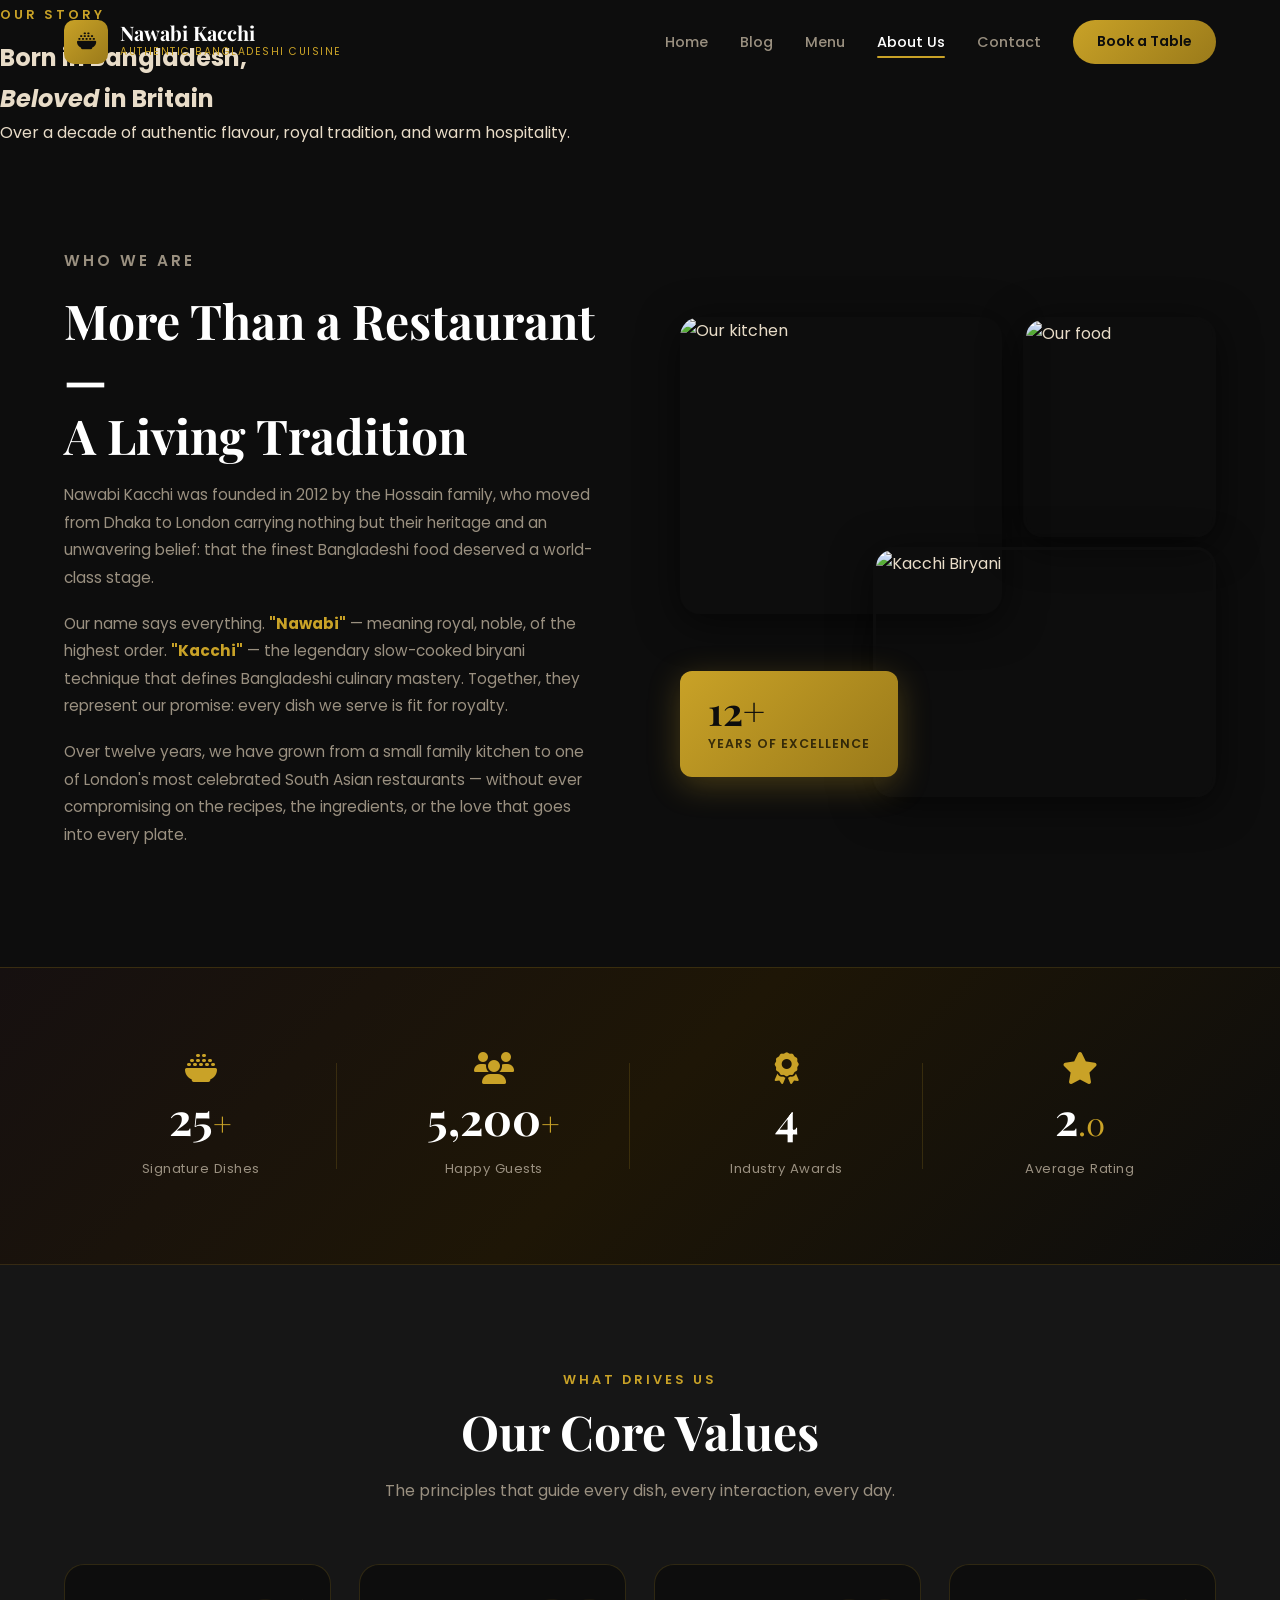
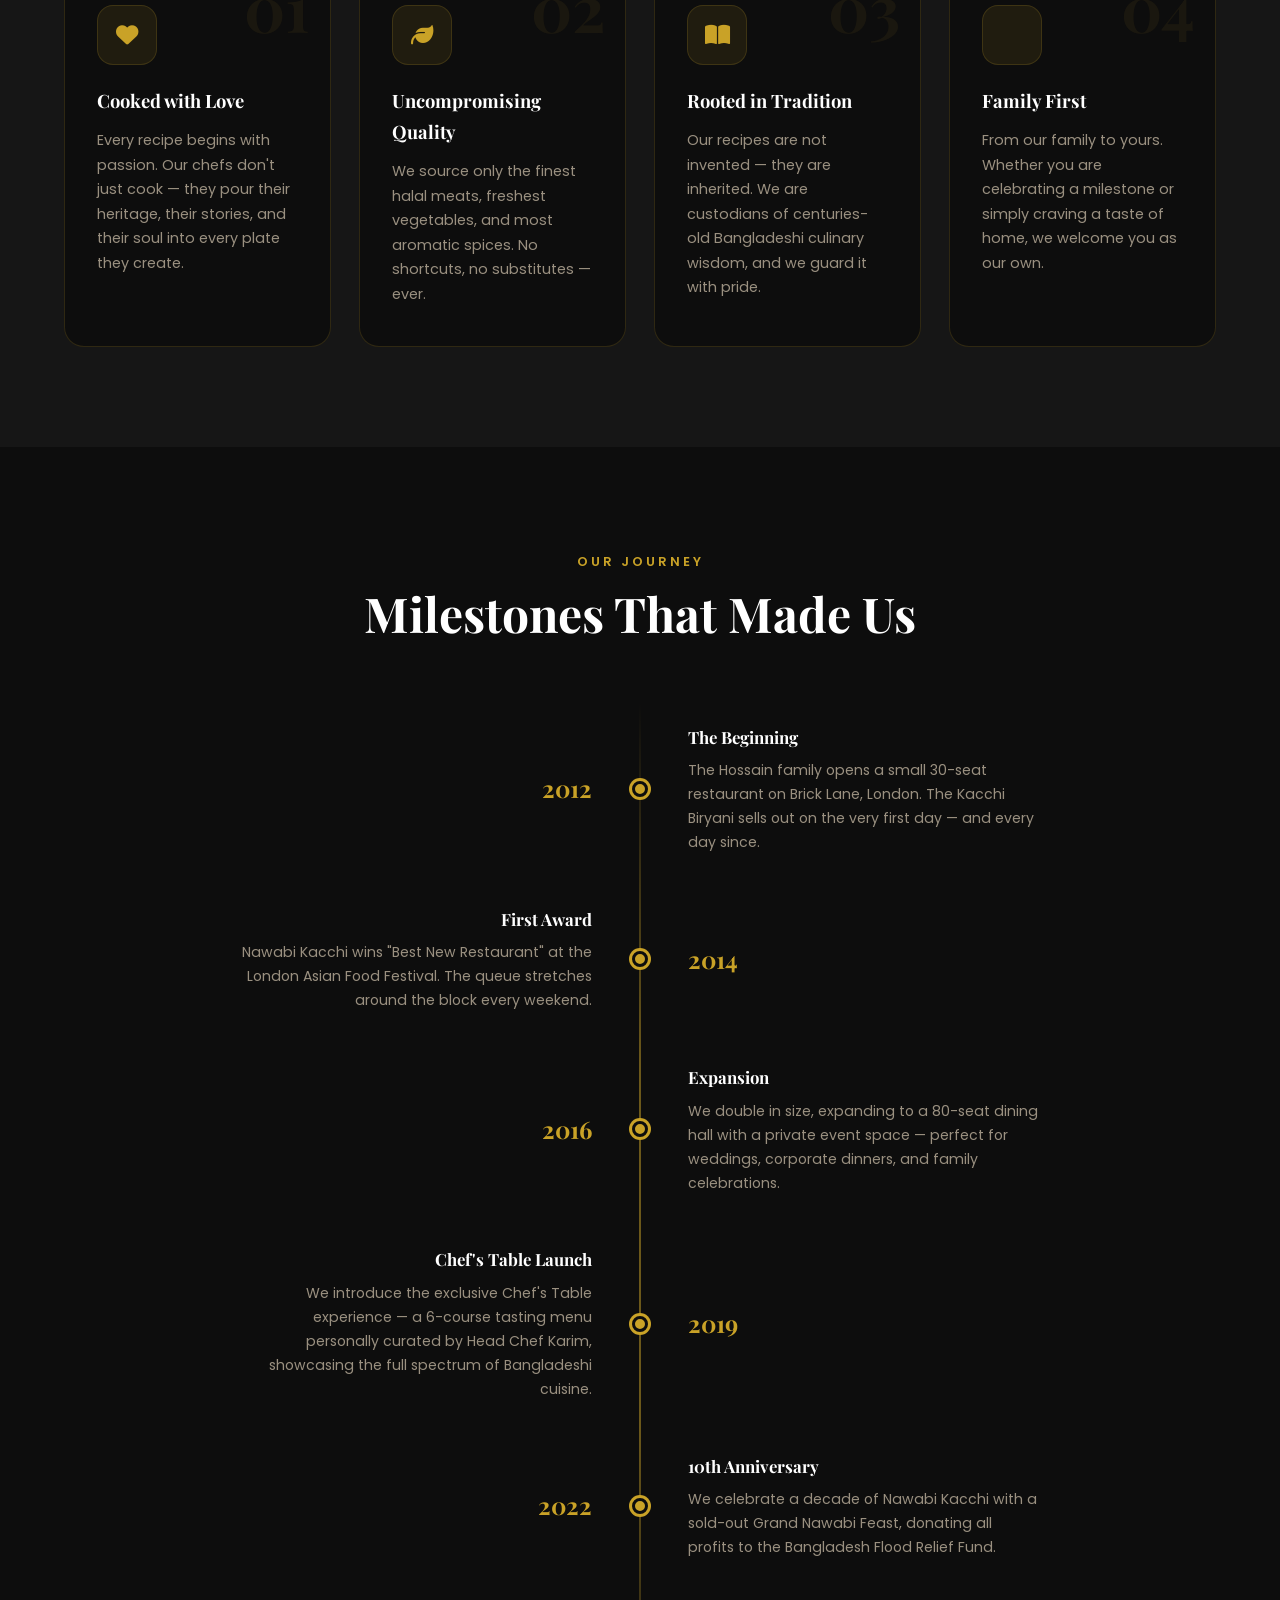
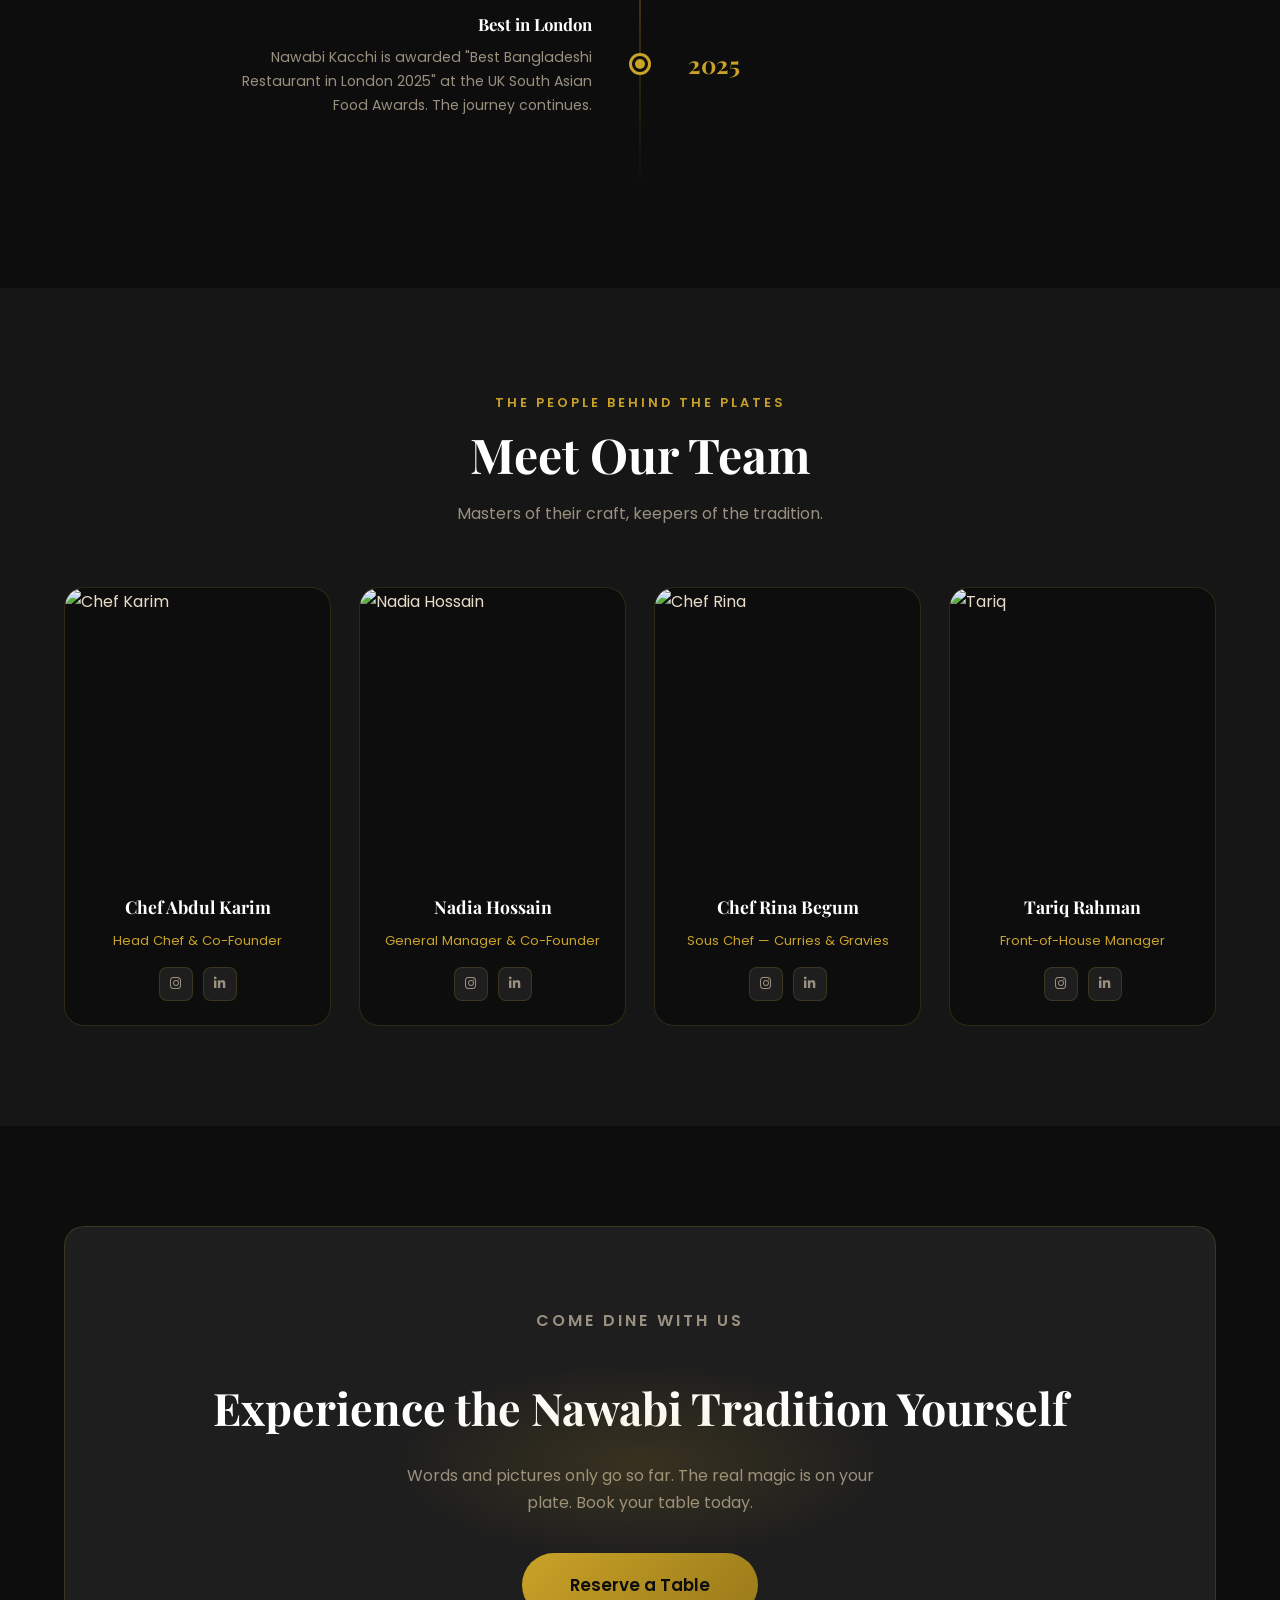
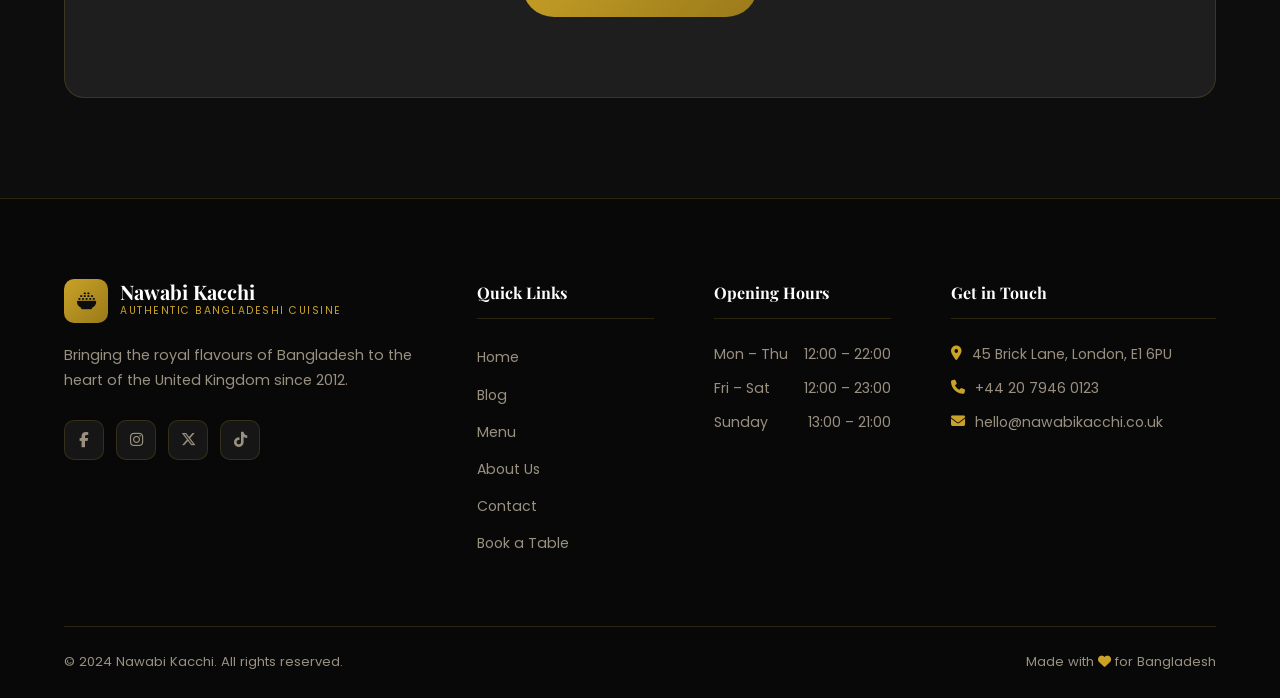
==== about.html @ 8d266602 "Add Blog, About Us, and Contact pages - blog.html: 6 marketing-style dummy posts with category filte" ====
<!DOCTYPE html>
<html lang="en">
<head>
  <meta charset="UTF-8" />
  <meta name="viewport" content="width=device-width, initial-scale=1.0" />
  <title>About Us | Nawabi Kacchi</title>
  <link rel="stylesheet" href="css/style.css" />
  <link rel="stylesheet" href="css/about.css" />
  <link rel="preconnect" href="https://fonts.googleapis.com" />
  <link rel="preconnect" href="https://fonts.gstatic.com" crossorigin />
  <link href="https://fonts.googleapis.com/css2?family=Playfair+Display:ital,wght@0,400;0,600;0,700;1,400&family=Poppins:wght@300;400;500;600&display=swap" rel="stylesheet" />
  <link rel="stylesheet" href="https://cdnjs.cloudflare.com/ajax/libs/font-awesome/6.5.0/css/all.min.css" />
</head>
<body>

  <!-- NAVBAR -->
  <header class="navbar" id="navbar">
    <div class="nav-container">
      <a href="index.html" class="logo">
        <span class="logo-icon"><i class="fa-solid fa-bowl-rice"></i></span>
        <div class="logo-text">
          <span class="logo-main">Nawabi Kacchi</span>
          <span class="logo-sub">Authentic Bangladeshi Cuisine</span>
        </div>
      </a>
      <nav class="nav-links" id="navLinks">
        <a href="index.html" class="nav-link">Home</a>
        <a href="blog.html" class="nav-link">Blog</a>
        <a href="menu.html" class="nav-link">Menu</a>
        <a href="about.html" class="nav-link active">About Us</a>
        <a href="contact.html" class="nav-link">Contact</a>
        <a href="book-a-table.html" class="btn-book">Book a Table</a>
      </nav>
      <button class="hamburger" id="hamburger" aria-label="Toggle menu">
        <span></span><span></span><span></span>
      </button>
    </div>
  </header>

  <!-- PAGE HERO -->
  <section class="page-hero">
    <div class="page-hero-overlay"></div>
    <div class="page-hero-bg" style="background-image: url('https://images.unsplash.com/photo-1414235077428-338989a2e8c0?w=1800&q=80');"></div>
    <div class="page-hero-content">
      <p class="section-tag">Our Story</p>
      <h1>Born in Bangladesh,<br /><em>Beloved</em> in Britain</h1>
      <p>Over a decade of authentic flavour, royal tradition, and warm hospitality.</p>
    </div>
  </section>

  <!-- INTRO SECTION -->
  <section class="about-intro section-padding">
    <div class="container about-intro-grid">
      <div class="about-intro-text reveal">
        <p class="section-tag">Who We Are</p>
        <h2 class="section-title">More Than a Restaurant —<br />A Living Tradition</h2>
        <p>Nawabi Kacchi was founded in 2012 by the Hossain family, who moved from Dhaka to London carrying nothing but their heritage and an unwavering belief: that the finest Bangladeshi food deserved a world-class stage.</p>
        <p>Our name says everything. <strong>"Nawabi"</strong> — meaning royal, noble, of the highest order. <strong>"Kacchi"</strong> — the legendary slow-cooked biryani technique that defines Bangladeshi culinary mastery. Together, they represent our promise: every dish we serve is fit for royalty.</p>
        <p>Over twelve years, we have grown from a small family kitchen to one of London's most celebrated South Asian restaurants — without ever compromising on the recipes, the ingredients, or the love that goes into every plate.</p>
      </div>
      <div class="about-intro-visual reveal">
        <div class="about-mosaic">
          <div class="mosaic-img mosaic-img--1">
            <img src="https://images.unsplash.com/photo-1633945274405-b6c8069047b0?w=500&q=80" alt="Our kitchen" loading="lazy" />
          </div>
          <div class="mosaic-img mosaic-img--2">
            <img src="https://images.unsplash.com/photo-1547592180-85f173990554?w=500&q=80" alt="Our food" loading="lazy" />
          </div>
          <div class="mosaic-img mosaic-img--3">
            <img src="https://images.unsplash.com/photo-1589302168068-964664d93dc0?w=500&q=80" alt="Kacchi Biryani" loading="lazy" />
          </div>
          <div class="mosaic-stat">
            <span class="mosaic-num">12+</span>
            <span class="mosaic-label">Years of Excellence</span>
          </div>
        </div>
      </div>
    </div>
  </section>

  <!-- STATS BANNER -->
  <div class="stats-banner">
    <div class="container stats-banner-grid">
      <div class="stats-item reveal">
        <i class="fa-solid fa-bowl-rice"></i>
        <span class="stats-num" data-target="50">0</span><span>+</span>
        <p>Signature Dishes</p>
      </div>
      <div class="stats-item reveal">
        <i class="fa-solid fa-users"></i>
        <span class="stats-num" data-target="10000">0</span><span>+</span>
        <p>Happy Guests</p>
      </div>
      <div class="stats-item reveal">
        <i class="fa-solid fa-award"></i>
        <span class="stats-num" data-target="8">0</span><span></span>
        <p>Industry Awards</p>
      </div>
      <div class="stats-item reveal">
        <i class="fa-solid fa-star"></i>
        <span class="stats-num" data-target="5">0</span><span>.0</span>
        <p>Average Rating</p>
      </div>
    </div>
  </div>

  <!-- OUR VALUES -->
  <section class="values section-padding">
    <div class="container">
      <div class="section-header reveal" style="text-align:center;">
        <p class="section-tag">What Drives Us</p>
        <h2 class="section-title">Our Core Values</h2>
        <p class="section-sub" style="margin:0 auto;">The principles that guide every dish, every interaction, every day.</p>
      </div>
      <div class="values-grid">
        <div class="value-card reveal">
          <div class="value-num">01</div>
          <div class="value-icon"><i class="fa-solid fa-heart"></i></div>
          <h3>Cooked with Love</h3>
          <p>Every recipe begins with passion. Our chefs don't just cook — they pour their heritage, their stories, and their soul into every plate they create.</p>
        </div>
        <div class="value-card reveal">
          <div class="value-num">02</div>
          <div class="value-icon"><i class="fa-solid fa-leaf"></i></div>
          <h3>Uncompromising Quality</h3>
          <p>We source only the finest halal meats, freshest vegetables, and most aromatic spices. No shortcuts, no substitutes — ever.</p>
        </div>
        <div class="value-card reveal">
          <div class="value-num">03</div>
          <div class="value-icon"><i class="fa-solid fa-book-open"></i></div>
          <h3>Rooted in Tradition</h3>
          <p>Our recipes are not invented — they are inherited. We are custodians of centuries-old Bangladeshi culinary wisdom, and we guard it with pride.</p>
        </div>
        <div class="value-card reveal">
          <div class="value-num">04</div>
          <div class="value-icon"><i class="fa-solid fa-hands-holding-heart"></i></div>
          <h3>Family First</h3>
          <p>From our family to yours. Whether you are celebrating a milestone or simply craving a taste of home, we welcome you as our own.</p>
        </div>
      </div>
    </div>
  </section>

  <!-- TIMELINE / JOURNEY -->
  <section class="journey section-padding">
    <div class="container">
      <div class="section-header reveal" style="text-align:center;">
        <p class="section-tag">Our Journey</p>
        <h2 class="section-title">Milestones That Made Us</h2>
      </div>
      <div class="timeline">
        <div class="timeline-item reveal">
          <div class="timeline-year">2012</div>
          <div class="timeline-dot"></div>
          <div class="timeline-content">
            <h3>The Beginning</h3>
            <p>The Hossain family opens a small 30-seat restaurant on Brick Lane, London. The Kacchi Biryani sells out on the very first day — and every day since.</p>
          </div>
        </div>
        <div class="timeline-item reveal">
          <div class="timeline-year">2014</div>
          <div class="timeline-dot"></div>
          <div class="timeline-content">
            <h3>First Award</h3>
            <p>Nawabi Kacchi wins "Best New Restaurant" at the London Asian Food Festival. The queue stretches around the block every weekend.</p>
          </div>
        </div>
        <div class="timeline-item reveal">
          <div class="timeline-year">2016</div>
          <div class="timeline-dot"></div>
          <div class="timeline-content">
            <h3>Expansion</h3>
            <p>We double in size, expanding to a 80-seat dining hall with a private event space — perfect for weddings, corporate dinners, and family celebrations.</p>
          </div>
        </div>
        <div class="timeline-item reveal">
          <div class="timeline-year">2019</div>
          <div class="timeline-dot"></div>
          <div class="timeline-content">
            <h3>Chef's Table Launch</h3>
            <p>We introduce the exclusive Chef's Table experience — a 6-course tasting menu personally curated by Head Chef Karim, showcasing the full spectrum of Bangladeshi cuisine.</p>
          </div>
        </div>
        <div class="timeline-item reveal">
          <div class="timeline-year">2022</div>
          <div class="timeline-dot"></div>
          <div class="timeline-content">
            <h3>10th Anniversary</h3>
            <p>We celebrate a decade of Nawabi Kacchi with a sold-out Grand Nawabi Feast, donating all profits to the Bangladesh Flood Relief Fund.</p>
          </div>
        </div>
        <div class="timeline-item reveal">
          <div class="timeline-year">2025</div>
          <div class="timeline-dot"></div>
          <div class="timeline-content">
            <h3>Best in London</h3>
            <p>Nawabi Kacchi is awarded "Best Bangladeshi Restaurant in London 2025" at the UK South Asian Food Awards. The journey continues.</p>
          </div>
        </div>
      </div>
    </div>
  </section>

  <!-- MEET THE TEAM -->
  <section class="team section-padding">
    <div class="container">
      <div class="section-header reveal" style="text-align:center;">
        <p class="section-tag">The People Behind the Plates</p>
        <h2 class="section-title">Meet Our Team</h2>
        <p class="section-sub" style="margin:0 auto;">Masters of their craft, keepers of the tradition.</p>
      </div>
      <div class="team-grid">

        <div class="team-card reveal">
          <div class="team-img">
            <img src="https://images.unsplash.com/photo-1595273670150-bd0c3c392e46?w=400&q=80" alt="Chef Karim" loading="lazy" />
            <div class="team-overlay">
              <p>"Every pot of Kacchi I seal is a prayer — a prayer that it tastes exactly as it did in my grandmother's kitchen in Dhaka."</p>
            </div>
          </div>
          <div class="team-info">
            <h3>Chef Abdul Karim</h3>
            <span>Head Chef &amp; Co-Founder</span>
            <div class="team-socials">
              <a href="#"><i class="fa-brands fa-instagram"></i></a>
              <a href="#"><i class="fa-brands fa-linkedin-in"></i></a>
            </div>
          </div>
        </div>

        <div class="team-card reveal">
          <div class="team-img">
            <img src="https://images.unsplash.com/photo-1607631568010-a87245c0daf8?w=400&q=80" alt="Nadia Hossain" loading="lazy" />
            <div class="team-overlay">
              <p>"Bangladesh has a food culture that deserves to be celebrated on the world stage. Nawabi Kacchi is our way of doing exactly that."</p>
            </div>
          </div>
          <div class="team-info">
            <h3>Nadia Hossain</h3>
            <span>General Manager &amp; Co-Founder</span>
            <div class="team-socials">
              <a href="#"><i class="fa-brands fa-instagram"></i></a>
              <a href="#"><i class="fa-brands fa-linkedin-in"></i></a>
            </div>
          </div>
        </div>

        <div class="team-card reveal">
          <div class="team-img">
            <img src="https://images.unsplash.com/photo-1581299894007-aaa50297cf16?w=400&q=80" alt="Chef Rina" loading="lazy" />
            <div class="team-overlay">
              <p>"Mutton Rezala is my life's work. I have been perfecting it for twenty years, and I am still learning from it every single day."</p>
            </div>
          </div>
          <div class="team-info">
            <h3>Chef Rina Begum</h3>
            <span>Sous Chef — Curries &amp; Gravies</span>
            <div class="team-socials">
              <a href="#"><i class="fa-brands fa-instagram"></i></a>
              <a href="#"><i class="fa-brands fa-linkedin-in"></i></a>
            </div>
          </div>
        </div>

        <div class="team-card reveal">
          <div class="team-img">
            <img src="https://images.unsplash.com/photo-1542314831-068cd1dbfeeb?w=400&q=80" alt="Tariq" loading="lazy" />
            <div class="team-overlay">
              <p>"I believe every guest who walks in should leave not just full, but genuinely happy. That is the Nawabi promise."</p>
            </div>
          </div>
          <div class="team-info">
            <h3>Tariq Rahman</h3>
            <span>Front-of-House Manager</span>
            <div class="team-socials">
              <a href="#"><i class="fa-brands fa-instagram"></i></a>
              <a href="#"><i class="fa-brands fa-linkedin-in"></i></a>
            </div>
          </div>
        </div>

      </div>
    </div>
  </section>

  <!-- CTA -->
  <section class="book-cta section-padding reveal">
    <div class="container">
      <div class="cta-box">
        <div class="cta-glow"></div>
        <p class="section-tag">Come Dine With Us</p>
        <h2>Experience the Nawabi Tradition Yourself</h2>
        <p>Words and pictures only go so far. The real magic is on your plate. Book your table today.</p>
        <a href="book-a-table.html" class="btn-primary btn-lg">Reserve a Table</a>
      </div>
    </div>
  </section>

  <!-- FOOTER -->
  <footer class="footer">
    <div class="container">
      <div class="footer-grid">
        <div class="footer-brand">
          <a href="index.html" class="logo">
            <span class="logo-icon"><i class="fa-solid fa-bowl-rice"></i></span>
            <div class="logo-text">
              <span class="logo-main">Nawabi Kacchi</span>
              <span class="logo-sub">Authentic Bangladeshi Cuisine</span>
            </div>
          </a>
          <p>Bringing the royal flavours of Bangladesh to the heart of the United Kingdom since 2012.</p>
          <div class="social-links">
            <a href="#" aria-label="Facebook"><i class="fa-brands fa-facebook-f"></i></a>
            <a href="#" aria-label="Instagram"><i class="fa-brands fa-instagram"></i></a>
            <a href="#" aria-label="X"><i class="fa-brands fa-x-twitter"></i></a>
            <a href="#" aria-label="TikTok"><i class="fa-brands fa-tiktok"></i></a>
          </div>
        </div>
        <div class="footer-col">
          <h4>Quick Links</h4>
          <ul>
            <li><a href="index.html">Home</a></li>
            <li><a href="blog.html">Blog</a></li>
            <li><a href="menu.html">Menu</a></li>
            <li><a href="about.html">About Us</a></li>
            <li><a href="contact.html">Contact</a></li>
            <li><a href="book-a-table.html">Book a Table</a></li>
          </ul>
        </div>
        <div class="footer-col">
          <h4>Opening Hours</h4>
          <ul class="hours-list">
            <li><span>Mon – Thu</span><span>12:00 – 22:00</span></li>
            <li><span>Fri – Sat</span><span>12:00 – 23:00</span></li>
            <li><span>Sunday</span><span>13:00 – 21:00</span></li>
          </ul>
        </div>
        <div class="footer-col">
          <h4>Get in Touch</h4>
          <ul class="contact-list">
            <li><i class="fa-solid fa-location-dot"></i> 45 Brick Lane, London, E1 6PU</li>
            <li><i class="fa-solid fa-phone"></i> +44 20 7946 0123</li>
            <li><i class="fa-solid fa-envelope"></i> hello@nawabikacchi.co.uk</li>
          </ul>
        </div>
      </div>
      <div class="footer-bottom">
        <p>&copy; 2024 Nawabi Kacchi. All rights reserved.</p>
        <p>Made with <i class="fa-solid fa-heart" style="color:#c9a227"></i> for Bangladesh</p>
      </div>
    </div>
  </footer>

  <script src="js/main.js"></script>
  <script src="js/about.js"></script>
</body>
</html>
---- css/style.css ----
/* ============================================================
   NAWABI KACCHI — Global Styles
   Dark Theme | Gold Accent | Royal Bangladeshi Cuisine
   ============================================================ */

/* ---------- CSS Variables ---------- */
:root {
  --gold:        #c9a227;
  --gold-light:  #e8c84a;
  --gold-dark:   #9a7a1a;
  --red:         #8b1a1a;
  --bg-dark:     #0d0d0d;
  --bg-card:     #161616;
  --bg-card2:    #1e1e1e;
  --border:      rgba(201,162,39,0.18);
  --text:        #e8dcc8;
  --text-muted:  #9a9080;
  --white:       #ffffff;

  --font-heading: 'Playfair Display', Georgia, serif;
  --font-body:    'Poppins', system-ui, sans-serif;

  --radius:   12px;
  --radius-lg: 20px;
  --trans:    0.35s ease;
  --shadow:   0 8px 40px rgba(0,0,0,0.6);
}

/* ---------- Reset & Base ---------- */
*, *::before, *::after { box-sizing: border-box; margin: 0; padding: 0; }

html { scroll-behavior: smooth; }

body {
  background: var(--bg-dark);
  color: var(--text);
  font-family: var(--font-body);
  font-size: 16px;
  line-height: 1.7;
  overflow-x: hidden;
}

a { text-decoration: none; color: inherit; }
ul { list-style: none; }
img { display: block; max-width: 100%; }

.container {
  max-width: 1200px;
  margin: 0 auto;
  padding: 0 24px;
}

.section-padding { padding: 100px 0; }

/* ---------- Scroll reveal ---------- */
.reveal {
  opacity: 0;
  transform: translateY(40px);
  transition: opacity 0.7s ease, transform 0.7s ease;
}
.reveal.visible {
  opacity: 1;
  transform: translateY(0);
}

/* ============================================================
   TYPOGRAPHY / SECTION HEADERS
   ============================================================ */
.section-tag {
  display: inline-block;
  font-size: 0.8rem;
  font-weight: 600;
  letter-spacing: 3px;
  text-transform: uppercase;
  color: var(--gold);
  margin-bottom: 12px;
}

.section-title {
  font-family: var(--font-heading);
  font-size: clamp(2rem, 4vw, 3rem);
  font-weight: 700;
  line-height: 1.2;
  color: var(--white);
  margin-bottom: 16px;
}

.section-sub {
  color: var(--text-muted);
  max-width: 520px;
}

.section-header { margin-bottom: 60px; }
.section-header.center { text-align: center; }
.section-header.center .section-sub { margin: 0 auto; }

/* ============================================================
   BUTTONS
   ============================================================ */
.btn-primary,
.btn-outline {
  display: inline-flex;
  align-items: center;
  gap: 8px;
  padding: 14px 32px;
  border-radius: 50px;
  font-family: var(--font-body);
  font-size: 0.95rem;
  font-weight: 600;
  cursor: pointer;
  transition: var(--trans);
  position: relative;
  overflow: hidden;
}

.btn-primary {
  background: linear-gradient(135deg, var(--gold), var(--gold-dark));
  color: #0d0d0d;
  border: none;
}
.btn-primary::after {
  content: '';
  position: absolute;
  inset: 0;
  background: rgba(255,255,255,0.15);
  opacity: 0;
  transition: var(--trans);
}
.btn-primary:hover::after { opacity: 1; }
.btn-primary:hover { transform: translateY(-2px); box-shadow: 0 8px 30px rgba(201,162,39,0.4); }

.btn-outline {
  background: transparent;
  color: var(--gold);
  border: 2px solid var(--gold);
}
.btn-outline:hover {
  background: var(--gold);
  color: #0d0d0d;
  transform: translateY(-2px);
}

.btn-lg { padding: 18px 48px; font-size: 1.05rem; }

/* ============================================================
   NAVBAR
   ============================================================ */
.navbar {
  position: fixed;
  top: 0; left: 0; right: 0;
  z-index: 1000;
  padding: 20px 0;
  transition: background 0.4s ease, padding 0.4s ease, box-shadow 0.4s ease;
}

.navbar.scrolled {
  background: rgba(13,13,13,0.97);
  backdrop-filter: blur(12px);
  padding: 12px 0;
  box-shadow: 0 2px 30px rgba(0,0,0,0.6);
  border-bottom: 1px solid var(--border);
}

.nav-container {
  max-width: 1200px;
  margin: 0 auto;
  padding: 0 24px;
  display: flex;
  align-items: center;
  justify-content: space-between;
}

/* Logo */
.logo {
  display: flex;
  align-items: center;
  gap: 12px;
}
.logo-icon {
  width: 44px; height: 44px;
  background: linear-gradient(135deg, var(--gold), var(--gold-dark));
  border-radius: 10px;
  display: flex;
  align-items: center;
  justify-content: center;
  font-size: 1.2rem;
  color: #0d0d0d;
  flex-shrink: 0;
}
.logo-text { display: flex; flex-direction: column; }
.logo-main {
  font-family: var(--font-heading);
  font-size: 1.25rem;
  font-weight: 700;
  color: var(--white);
  line-height: 1;
}
.logo-sub {
  font-size: 0.65rem;
  color: var(--gold);
  letter-spacing: 1.5px;
  text-transform: uppercase;
}

/* Nav Links */
.nav-links {
  display: flex;
  align-items: center;
  gap: 32px;
}

.nav-link {
  font-size: 0.9rem;
  font-weight: 500;
  color: var(--text-muted);
  position: relative;
  transition: color var(--trans);
}
.nav-link::after {
  content: '';
  position: absolute;
  bottom: -4px; left: 0;
  width: 0; height: 2px;
  background: var(--gold);
  border-radius: 2px;
  transition: width var(--trans);
}
.nav-link:hover,
.nav-link.active { color: var(--white); }
.nav-link:hover::after,
.nav-link.active::after { width: 100%; }

.btn-book {
  display: inline-flex;
  align-items: center;
  padding: 10px 24px;
  background: linear-gradient(135deg, var(--gold), var(--gold-dark));
  color: #0d0d0d;
  border-radius: 50px;
  font-size: 0.88rem;
  font-weight: 600;
  transition: var(--trans);
}
.btn-book:hover {
  transform: translateY(-2px);
  box-shadow: 0 6px 24px rgba(201,162,39,0.4);
}

/* Hamburger */
.hamburger {
  display: none;
  flex-direction: column;
  gap: 5px;
  background: none;
  border: none;
  cursor: pointer;
  padding: 4px;
}
.hamburger span {
  display: block;
  width: 26px; height: 2px;
  background: var(--gold);
  border-radius: 2px;
  transition: var(--trans);
}
.hamburger.open span:nth-child(1) { transform: translateY(7px) rotate(45deg); }
.hamburger.open span:nth-child(2) { opacity: 0; }
.hamburger.open span:nth-child(3) { transform: translateY(-7px) rotate(-45deg); }

/* ============================================================
   HERO
   ============================================================ */
.hero {
  position: relative;
  min-height: 100vh;
  display: flex;
  align-items: center;
  overflow: hidden;
}

.hero-bg {
  position: absolute;
  inset: 0;
  background:
    radial-gradient(ellipse at 60% 40%, rgba(139,26,26,0.25) 0%, transparent 60%),
    radial-gradient(ellipse at 20% 80%, rgba(201,162,39,0.12) 0%, transparent 50%),
    url('https://images.unsplash.com/photo-1563379926898-05f4575a45d8?w=1800&q=80') center/cover no-repeat;
  transform: scale(1.05);
  animation: heroZoom 20s ease-in-out infinite alternate;
}

@keyframes heroZoom {
  from { transform: scale(1.05); }
  to   { transform: scale(1.12); }
}

.hero-overlay {
  position: absolute;
  inset: 0;
  background: linear-gradient(
    135deg,
    rgba(13,13,13,0.92) 0%,
    rgba(13,13,13,0.78) 50%,
    rgba(13,13,13,0.65) 100%
  );
}

/* Particles */
.particles {
  position: absolute;
  inset: 0;
  pointer-events: none;
  overflow: hidden;
}
.particle {
  position: absolute;
  width: 4px; height: 4px;
  background: var(--gold);
  border-radius: 50%;
  opacity: 0;
  animation: floatParticle linear infinite;
}
@keyframes floatParticle {
  0%   { transform: translateY(100vh) rotate(0deg); opacity: 0; }
  10%  { opacity: 0.6; }
  90%  { opacity: 0.3; }
  100% { transform: translateY(-10vh) rotate(720deg); opacity: 0; }
}

/* Hero Content */
.hero-content {
  position: relative;
  z-index: 2;
  max-width: 1200px;
  margin: 0 auto;
  padding: 120px 24px 100px;
  max-width: 700px;
  margin-left: max(calc(50vw - 600px), 24px);
}

.hero-eyebrow {
  display: flex;
  align-items: center;
  gap: 12px;
  font-size: 0.78rem;
  font-weight: 600;
  letter-spacing: 2px;
  text-transform: uppercase;
  color: var(--gold);
  margin-bottom: 24px;
  animation: fadeUp 0.8s ease 0.2s both;
}
.eyebrow-line {
  display: block;
  width: 40px; height: 1px;
  background: var(--gold);
  flex-shrink: 0;
}

.hero-title {
  font-family: var(--font-heading);
  font-size: clamp(3rem, 7vw, 5.5rem);
  font-weight: 700;
  line-height: 1.1;
  color: var(--white);
  margin-bottom: 24px;
  animation: fadeUp 0.8s ease 0.4s both;
}
.hero-title em {
  font-style: italic;
  color: var(--gold);
}

.hero-desc {
  font-size: 1.05rem;
  color: var(--text-muted);
  max-width: 500px;
  margin-bottom: 40px;
  animation: fadeUp 0.8s ease 0.6s both;
}

.hero-btns {
  display: flex;
  gap: 16px;
  flex-wrap: wrap;
  margin-bottom: 60px;
  animation: fadeUp 0.8s ease 0.8s both;
}

/* Hero Stats */
.hero-stats {
  display: flex;
  align-items: center;
  gap: 32px;
  animation: fadeUp 0.8s ease 1s both;
}
.stat { text-align: center; }
.stat-num {
  font-family: var(--font-heading);
  font-size: 2.2rem;
  font-weight: 700;
  color: var(--gold);
}
.stat span { font-size: 1.5rem; color: var(--gold); }
.stat p { font-size: 0.78rem; color: var(--text-muted); margin-top: 2px; }
.stat-divider {
  width: 1px;
  height: 50px;
  background: var(--border);
}

/* Scroll indicator */
.hero-scroll {
  position: absolute;
  bottom: 40px;
  right: 60px;
  display: flex;
  flex-direction: column;
  align-items: center;
  gap: 8px;
  color: var(--text-muted);
  font-size: 0.7rem;
  letter-spacing: 2px;
  text-transform: uppercase;
  z-index: 2;
  animation: fadeIn 1.5s ease 1.5s both;
}
.scroll-line {
  width: 1px;
  height: 50px;
  background: linear-gradient(to bottom, var(--gold), transparent);
  animation: scrollPulse 2s ease infinite;
}
@keyframes scrollPulse {
  0%, 100% { opacity: 1; transform: scaleY(1); transform-origin: top; }
  50%       { opacity: 0.4; transform: scaleY(0.6); }
}

@keyframes fadeUp {
  from { opacity: 0; transform: translateY(30px); }
  to   { opacity: 1; transform: translateY(0); }
}
@keyframes fadeIn {
  from { opacity: 0; }
  to   { opacity: 1; }
}

/* ============================================================
   MARQUEE STRIP
   ============================================================ */
.marquee-strip {
  background: linear-gradient(90deg, var(--gold-dark), var(--gold), var(--gold-dark));
  padding: 14px 0;
  overflow: hidden;
}
.marquee-track {
  display: flex;
  gap: 40px;
  white-space: nowrap;
  animation: marquee 30s linear infinite;
}
.marquee-track span {
  font-size: 0.82rem;
  font-weight: 600;
  letter-spacing: 1.5px;
  text-transform: uppercase;
  color: #0d0d0d;
  flex-shrink: 0;
}
.marquee-track span i { margin-right: 8px; }
@keyframes marquee {
  from { transform: translateX(0); }
  to   { transform: translateX(-50%); }
}

/* ============================================================
   FEATURES
   ============================================================ */
.features { background: var(--bg-dark); }

.features-grid {
  display: grid;
  grid-template-columns: repeat(auto-fit, minmax(240px, 1fr));
  gap: 28px;
}

.feature-card {
  background: var(--bg-card);
  border: 1px solid var(--border);
  border-radius: var(--radius-lg);
  padding: 40px 32px;
  text-align: center;
  transition: var(--trans);
  position: relative;
  overflow: hidden;
}
.feature-card::before {
  content: '';
  position: absolute;
  bottom: 0; left: 50%;
  transform: translateX(-50%);
  width: 60%; height: 2px;
  background: linear-gradient(90deg, transparent, var(--gold), transparent);
  opacity: 0;
  transition: var(--trans);
}
.feature-card:hover {
  transform: translateY(-8px);
  border-color: rgba(201,162,39,0.4);
  box-shadow: 0 16px 48px rgba(0,0,0,0.4);
}
.feature-card:hover::before { opacity: 1; }

.feature-icon {
  width: 70px; height: 70px;
  margin: 0 auto 24px;
  background: rgba(201,162,39,0.1);
  border: 1px solid var(--border);
  border-radius: 18px;
  display: flex;
  align-items: center;
  justify-content: center;
  font-size: 1.6rem;
  color: var(--gold);
  transition: var(--trans);
}
.feature-card:hover .feature-icon {
  background: var(--gold);
  color: #0d0d0d;
}

.feature-card h3 {
  font-family: var(--font-heading);
  font-size: 1.2rem;
  color: var(--white);
  margin-bottom: 12px;
}
.feature-card p {
  font-size: 0.9rem;
  color: var(--text-muted);
  line-height: 1.7;
}

/* ============================================================
   DISHES
   ============================================================ */
.dishes { background: var(--bg-card); }

.dishes-grid {
  display: grid;
  grid-template-columns: repeat(auto-fit, minmax(260px, 1fr));
  gap: 28px;
}

.dish-card {
  background: var(--bg-dark);
  border: 1px solid var(--border);
  border-radius: var(--radius-lg);
  overflow: hidden;
  transition: var(--trans);
}
.dish-card:hover {
  transform: translateY(-8px);
  border-color: rgba(201,162,39,0.4);
  box-shadow: var(--shadow);
}

.dish-img-wrap { position: relative; }

.dish-img {
  height: 220px;
  background-size: cover;
  background-position: center;
  transition: transform 0.6s ease;
  position: relative;
}
.dish-card:hover .dish-img { transform: scale(1.05); }

/* Dish background images using Unsplash */
.dish-img--kacchi {
  background-image:
    linear-gradient(to bottom, transparent 50%, rgba(13,13,13,0.8)),
    url('https://images.unsplash.com/photo-1589302168068-964664d93dc0?w=600&q=80');
}
.dish-img--tehari {
  background-image:
    linear-gradient(to bottom, transparent 50%, rgba(13,13,13,0.8)),
    url('https://images.unsplash.com/photo-1645177628172-a94c1f96e6db?w=600&q=80');
}
.dish-img--rezala {
  background-image:
    linear-gradient(to bottom, transparent 50%, rgba(13,13,13,0.8)),
    url('https://images.unsplash.com/photo-1574653853027-5382a3d23a15?w=600&q=80');
}
.dish-img--haleem {
  background-image:
    linear-gradient(to bottom, transparent 50%, rgba(13,13,13,0.8)),
    url('https://images.unsplash.com/photo-1606491956689-2ea866880c84?w=600&q=80');
}

.dish-badge {
  position: absolute;
  top: 16px; left: 16px;
  background: var(--gold);
  color: #0d0d0d;
  font-size: 0.7rem;
  font-weight: 700;
  letter-spacing: 1px;
  text-transform: uppercase;
  padding: 4px 12px;
  border-radius: 50px;
}

.dish-info { padding: 24px; }

.dish-top {
  display: flex;
  justify-content: space-between;
  align-items: flex-start;
  margin-bottom: 10px;
}
.dish-top h3 {
  font-family: var(--font-heading);
  font-size: 1.15rem;
  color: var(--white);
}
.dish-price {
  font-family: var(--font-heading);
  font-size: 1.1rem;
  color: var(--gold);
  font-weight: 700;
  white-space: nowrap;
}

.dish-info p {
  font-size: 0.88rem;
  color: var(--text-muted);
  margin-bottom: 20px;
  line-height: 1.6;
}

.dish-footer {
  display: flex;
  align-items: center;
  justify-content: space-between;
}
.dish-tag {
  font-size: 0.78rem;
  color: var(--text-muted);
  display: flex;
  align-items: center;
  gap: 6px;
}
.dish-tag i { color: var(--gold); }

.dish-order {
  font-size: 0.82rem;
  font-weight: 600;
  color: var(--gold);
  border: 1px solid var(--gold);
  padding: 6px 16px;
  border-radius: 50px;
  transition: var(--trans);
}
.dish-order:hover {
  background: var(--gold);
  color: #0d0d0d;
}

.dishes-cta { text-align: center; margin-top: 50px; }

/* ============================================================
   ABOUT SNIPPET
   ============================================================ */
.about-snippet { background: var(--bg-dark); }

.about-grid {
  display: grid;
  grid-template-columns: 1fr 1fr;
  gap: 80px;
  align-items: center;
}

.about-visual {
  position: relative;
  height: 500px;
}

.about-img-main {
  position: absolute;
  top: 0; left: 0;
  width: 75%; height: 85%;
  border-radius: var(--radius-lg);
  background:
    url('https://images.unsplash.com/photo-1633945274405-b6c8069047b0?w=700&q=80') center/cover;
  box-shadow: var(--shadow);
}
.about-img-accent {
  position: absolute;
  bottom: 0; right: 0;
  width: 55%; height: 55%;
  border-radius: var(--radius-lg);
  background:
    url('https://images.unsplash.com/photo-1547592180-85f173990554?w=500&q=80') center/cover;
  border: 4px solid var(--bg-dark);
  box-shadow: var(--shadow);
}

.about-badge-float {
  position: absolute;
  bottom: 30px; left: -20px;
  background: var(--bg-card2);
  border: 1px solid var(--border);
  border-radius: var(--radius);
  padding: 16px 20px;
  display: flex;
  align-items: center;
  gap: 12px;
  box-shadow: var(--shadow);
  z-index: 2;
}
.about-badge-float i {
  font-size: 1.8rem;
  color: var(--gold);
}
.about-badge-float span {
  font-size: 0.82rem;
  font-weight: 600;
  color: var(--white);
  line-height: 1.4;
}

.about-text p {
  color: var(--text-muted);
  margin-bottom: 16px;
  font-size: 0.95rem;
}

.about-highlights {
  display: grid;
  grid-template-columns: 1fr 1fr;
  gap: 12px;
  margin: 28px 0 36px;
}
.about-hi {
  display: flex;
  align-items: center;
  gap: 8px;
  font-size: 0.88rem;
  color: var(--text);
}
.about-hi i { color: var(--gold); font-size: 1rem; }

/* ============================================================
   TESTIMONIALS
   ============================================================ */
.testimonials { background: var(--bg-card); }
.testimonials .section-header { text-align: center; }
.testimonials .section-sub { margin: 0 auto; }

.testi-track {
  display: grid;
  grid-template-columns: repeat(auto-fit, minmax(260px, 1fr));
  gap: 28px;
}

.testi-card {
  background: var(--bg-dark);
  border: 1px solid var(--border);
  border-radius: var(--radius-lg);
  padding: 36px 28px;
  transition: var(--trans);
  position: relative;
}
.testi-card::before {
  content: '\201C';
  font-family: var(--font-heading);
  font-size: 5rem;
  color: rgba(201,162,39,0.12);
  position: absolute;
  top: 10px; left: 20px;
  line-height: 1;
}
.testi-card:hover {
  transform: translateY(-6px);
  border-color: rgba(201,162,39,0.4);
}

.testi-stars {
  display: flex;
  gap: 4px;
  color: var(--gold);
  font-size: 0.85rem;
  margin-bottom: 16px;
}

.testi-card p {
  font-size: 0.92rem;
  color: var(--text);
  line-height: 1.75;
  margin-bottom: 24px;
  font-style: italic;
}

.testi-author {
  display: flex;
  align-items: center;
  gap: 12px;
}
.testi-avatar {
  width: 44px; height: 44px;
  background: linear-gradient(135deg, var(--gold), var(--gold-dark));
  border-radius: 50%;
  display: flex;
  align-items: center;
  justify-content: center;
  font-family: var(--font-heading);
  font-size: 1.1rem;
  color: #0d0d0d;
  font-weight: 700;
  flex-shrink: 0;
}
.testi-author strong {
  display: block;
  font-size: 0.9rem;
  color: var(--white);
}
.testi-author span {
  font-size: 0.78rem;
  color: var(--text-muted);
}

.testi-dots {
  display: flex;
  justify-content: center;
  gap: 8px;
  margin-top: 40px;
}
.testi-dot {
  width: 8px; height: 8px;
  border-radius: 50%;
  background: var(--border);
  transition: var(--trans);
}
.testi-dot.active {
  background: var(--gold);
  width: 24px;
  border-radius: 4px;
}

/* ============================================================
   BOOK CTA
   ============================================================ */
.book-cta { background: var(--bg-dark); }

.cta-box {
  position: relative;
  background: var(--bg-card2);
  border: 1px solid var(--border);
  border-radius: var(--radius-lg);
  padding: 80px 40px;
  text-align: center;
  overflow: hidden;
}
.cta-glow {
  position: absolute;
  top: 50%; left: 50%;
  transform: translate(-50%, -50%);
  width: 500px; height: 200px;
  background: radial-gradient(ellipse, rgba(201,162,39,0.15), transparent 70%);
  pointer-events: none;
}

.cta-box h2 {
  font-family: var(--font-heading);
  font-size: clamp(1.8rem, 4vw, 2.8rem);
  color: var(--white);
  margin-bottom: 16px;
}
.cta-box p {
  color: var(--text-muted);
  max-width: 480px;
  margin: 0 auto 36px;
  font-size: 1rem;
}

/* ============================================================
   FOOTER
   ============================================================ */
.footer {
  background: #080808;
  border-top: 1px solid var(--border);
  padding: 80px 0 0;
}

.footer-grid {
  display: grid;
  grid-template-columns: 2fr 1fr 1fr 1.5fr;
  gap: 60px;
  margin-bottom: 60px;
}

.footer-brand p {
  font-size: 0.9rem;
  color: var(--text-muted);
  margin: 20px 0 28px;
  line-height: 1.7;
}

.social-links {
  display: flex;
  gap: 12px;
}
.social-links a {
  width: 40px; height: 40px;
  background: var(--bg-card);
  border: 1px solid var(--border);
  border-radius: 10px;
  display: flex;
  align-items: center;
  justify-content: center;
  color: var(--text-muted);
  font-size: 0.95rem;
  transition: var(--trans);
}
.social-links a:hover {
  background: var(--gold);
  color: #0d0d0d;
  border-color: var(--gold);
  transform: translateY(-3px);
}

.footer-col h4 {
  font-family: var(--font-heading);
  font-size: 1rem;
  color: var(--white);
  margin-bottom: 24px;
  padding-bottom: 12px;
  border-bottom: 1px solid var(--border);
}

.footer-col ul li {
  margin-bottom: 10px;
}
.footer-col ul a {
  color: var(--text-muted);
  font-size: 0.88rem;
  transition: color var(--trans);
}
.footer-col ul a:hover { color: var(--gold); }

.hours-list li {
  display: flex;
  justify-content: space-between;
  font-size: 0.88rem;
  color: var(--text-muted);
}

.contact-list li {
  display: flex;
  align-items: flex-start;
  gap: 10px;
  font-size: 0.88rem;
  color: var(--text-muted);
  margin-bottom: 12px;
}
.contact-list i {
  color: var(--gold);
  margin-top: 3px;
  flex-shrink: 0;
}

.footer-bottom {
  border-top: 1px solid var(--border);
  padding: 24px 0;
  display: flex;
  justify-content: space-between;
  align-items: center;
  font-size: 0.82rem;
  color: var(--text-muted);
}

/* ============================================================
   RESPONSIVE
   ============================================================ */
@media (max-width: 1024px) {
  .about-grid { grid-template-columns: 1fr; gap: 50px; }
  .about-visual { height: 380px; }
  .footer-grid { grid-template-columns: 1fr 1fr; gap: 40px; }
}

@media (max-width: 768px) {
  .section-padding { padding: 70px 0; }

  /* Navbar mobile */
  .nav-links {
    display: none;
    position: absolute;
    top: 100%; left: 0; right: 0;
    flex-direction: column;
    background: rgba(13,13,13,0.98);
    backdrop-filter: blur(12px);
    border-bottom: 1px solid var(--border);
    padding: 24px;
    gap: 18px;
  }
  .nav-links.open { display: flex; }
  .hamburger { display: flex; }

  .hero-content {
    padding: 120px 24px 80px;
    margin-left: 0;
  }

  .hero-stats { gap: 20px; }
  .stat-num { font-size: 1.6rem; }

  .hero-scroll { display: none; }

  .about-visual { display: none; }
  .about-highlights { grid-template-columns: 1fr; }

  .footer-grid { grid-template-columns: 1fr; gap: 30px; }
  .footer-bottom { flex-direction: column; gap: 8px; text-align: center; }
}

@media (max-width: 480px) {
  .hero-btns { flex-direction: column; }
  .hero-btns .btn-primary,
  .hero-btns .btn-outline { text-align: center; justify-content: center; }

  .hero-stats { flex-direction: column; gap: 12px; }
  .stat-divider { width: 60px; height: 1px; }

  .cta-box { padding: 50px 24px; }
}
---- css/about.css ----
/* ============================================================
   NAWABI KACCHI — About Page Styles
   ============================================================ */

/* ---------- Intro Section ---------- */
.about-intro { background: var(--bg-dark); }

.about-intro-grid {
  display: grid;
  grid-template-columns: 1fr 1fr;
  gap: 80px;
  align-items: center;
}

.about-intro-text p {
  color: var(--text-muted);
  margin-bottom: 18px;
  font-size: 0.96rem;
  line-height: 1.8;
}
.about-intro-text p strong { color: var(--gold); }

/* Mosaic */
.about-mosaic {
  position: relative;
  height: 480px;
}
.mosaic-img {
  position: absolute;
  border-radius: var(--radius-lg);
  overflow: hidden;
  box-shadow: var(--shadow);
}
.mosaic-img img { width: 100%; height: 100%; object-fit: cover; }

.mosaic-img--1 {
  top: 0; left: 0;
  width: 60%; height: 62%;
  z-index: 2;
}
.mosaic-img--2 {
  top: 0; right: 0;
  width: 36%; height: 46%;
  border: 3px solid var(--bg-dark);
}
.mosaic-img--3 {
  bottom: 0; right: 0;
  width: 64%; height: 52%;
  z-index: 2;
  border: 3px solid var(--bg-dark);
}

.mosaic-stat {
  position: absolute;
  bottom: 20px; left: 0;
  background: linear-gradient(135deg, var(--gold), var(--gold-dark));
  border-radius: var(--radius);
  padding: 20px 28px;
  z-index: 3;
  box-shadow: 0 8px 32px rgba(201,162,39,0.3);
}
.mosaic-num {
  display: block;
  font-family: var(--font-heading);
  font-size: 2.4rem;
  font-weight: 700;
  color: #0d0d0d;
  line-height: 1;
}
.mosaic-label {
  font-size: 0.78rem;
  font-weight: 600;
  color: rgba(0,0,0,0.7);
  letter-spacing: 1px;
  text-transform: uppercase;
}

/* ---------- Stats Banner ---------- */
.stats-banner {
  background: linear-gradient(135deg, #161010, #1e1606, #0d0d0d);
  border-top: 1px solid var(--border);
  border-bottom: 1px solid var(--border);
  padding: 60px 0;
}
.stats-banner-grid {
  display: grid;
  grid-template-columns: repeat(4, 1fr);
  gap: 20px;
  text-align: center;
}
.stats-item {
  padding: 24px 16px;
  position: relative;
}
.stats-item:not(:last-child)::after {
  content: '';
  position: absolute;
  right: 0; top: 20%; bottom: 20%;
  width: 1px;
  background: var(--border);
}
.stats-item i {
  font-size: 2rem;
  color: var(--gold);
  margin-bottom: 12px;
  display: block;
}
.stats-num {
  font-family: var(--font-heading);
  font-size: 2.8rem;
  font-weight: 700;
  color: var(--white);
  line-height: 1;
}
.stats-item span:last-of-type {
  font-family: var(--font-heading);
  font-size: 2rem;
  color: var(--gold);
}
.stats-item p {
  font-size: 0.82rem;
  color: var(--text-muted);
  margin-top: 8px;
  letter-spacing: 0.5px;
}

/* ---------- Values ---------- */
.values { background: var(--bg-card); }

.values-grid {
  display: grid;
  grid-template-columns: repeat(auto-fit, minmax(240px, 1fr));
  gap: 28px;
}

.value-card {
  background: var(--bg-dark);
  border: 1px solid var(--border);
  border-radius: var(--radius-lg);
  padding: 40px 32px;
  position: relative;
  overflow: hidden;
  transition: var(--trans);
}
.value-card:hover {
  transform: translateY(-8px);
  border-color: rgba(201,162,39,0.4);
  box-shadow: var(--shadow);
}
.value-card:hover .value-icon {
  background: var(--gold);
  color: #0d0d0d;
}

.value-num {
  font-family: var(--font-heading);
  font-size: 4rem;
  font-weight: 700;
  color: rgba(201,162,39,0.07);
  position: absolute;
  top: 10px; right: 20px;
  line-height: 1;
  pointer-events: none;
}

.value-icon {
  width: 60px; height: 60px;
  background: rgba(201,162,39,0.1);
  border: 1px solid var(--border);
  border-radius: 16px;
  display: flex;
  align-items: center;
  justify-content: center;
  font-size: 1.4rem;
  color: var(--gold);
  margin-bottom: 20px;
  transition: var(--trans);
}

.value-card h3 {
  font-family: var(--font-heading);
  font-size: 1.15rem;
  color: var(--white);
  margin-bottom: 12px;
}
.value-card p {
  font-size: 0.9rem;
  color: var(--text-muted);
  line-height: 1.7;
}

/* ---------- Timeline ---------- */
.journey { background: var(--bg-dark); }

.timeline {
  position: relative;
  max-width: 800px;
  margin: 0 auto;
  padding: 20px 0;
}
.timeline::before {
  content: '';
  position: absolute;
  top: 0; bottom: 0;
  left: 50%;
  transform: translateX(-50%);
  width: 1px;
  background: linear-gradient(to bottom, transparent, var(--gold), var(--gold), transparent);
}

.timeline-item {
  display: grid;
  grid-template-columns: 1fr 40px 1fr;
  gap: 0;
  margin-bottom: 50px;
  align-items: center;
}
.timeline-item:nth-child(odd) .timeline-year { text-align: right; padding-right: 28px; }
.timeline-item:nth-child(odd) .timeline-content { padding-left: 28px; }
.timeline-item:nth-child(even) .timeline-year {
  order: 3;
  text-align: left;
  padding-left: 28px;
}
.timeline-item:nth-child(even) .timeline-dot { order: 2; }
.timeline-item:nth-child(even) .timeline-content {
  order: 1;
  text-align: right;
  padding-right: 28px;
}

.timeline-year {
  font-family: var(--font-heading);
  font-size: 1.5rem;
  font-weight: 700;
  color: var(--gold);
}

.timeline-dot {
  width: 16px; height: 16px;
  background: var(--gold);
  border-radius: 50%;
  justify-self: center;
  border: 3px solid var(--bg-dark);
  box-shadow: 0 0 0 3px var(--gold);
  flex-shrink: 0;
  position: relative;
  z-index: 1;
}

.timeline-content h3 {
  font-family: var(--font-heading);
  font-size: 1.05rem;
  color: var(--white);
  margin-bottom: 8px;
}
.timeline-content p {
  font-size: 0.88rem;
  color: var(--text-muted);
  line-height: 1.7;
}

/* ---------- Team ---------- */
.team { background: var(--bg-card); }

.team-grid {
  display: grid;
  grid-template-columns: repeat(auto-fit, minmax(240px, 1fr));
  gap: 28px;
}

.team-card {
  background: var(--bg-dark);
  border: 1px solid var(--border);
  border-radius: var(--radius-lg);
  overflow: hidden;
  transition: var(--trans);
}
.team-card:hover {
  transform: translateY(-8px);
  border-color: rgba(201,162,39,0.4);
  box-shadow: var(--shadow);
}

.team-img {
  position: relative;
  height: 280px;
  overflow: hidden;
}
.team-img img {
  width: 100%; height: 100%;
  object-fit: cover;
  transition: transform 0.6s ease;
}
.team-card:hover .team-img img { transform: scale(1.08); }

.team-overlay {
  position: absolute;
  inset: 0;
  background: rgba(13,13,13,0.88);
  display: flex;
  align-items: center;
  justify-content: center;
  padding: 28px;
  opacity: 0;
  transition: opacity var(--trans);
}
.team-card:hover .team-overlay { opacity: 1; }
.team-overlay p {
  font-family: var(--font-heading);
  font-style: italic;
  font-size: 0.9rem;
  color: var(--text);
  text-align: center;
  line-height: 1.6;
}

.team-info {
  padding: 24px;
  text-align: center;
}
.team-info h3 {
  font-family: var(--font-heading);
  font-size: 1.1rem;
  color: var(--white);
  margin-bottom: 4px;
}
.team-info span {
  font-size: 0.82rem;
  color: var(--gold);
}
.team-socials {
  display: flex;
  justify-content: center;
  gap: 10px;
  margin-top: 14px;
}
.team-socials a {
  width: 34px; height: 34px;
  background: var(--bg-card2);
  border: 1px solid var(--border);
  border-radius: 8px;
  display: flex;
  align-items: center;
  justify-content: center;
  color: var(--text-muted);
  font-size: 0.82rem;
  transition: var(--trans);
}
.team-socials a:hover {
  background: var(--gold);
  color: #0d0d0d;
  border-color: var(--gold);
}

/* ---------- Responsive ---------- */
@media (max-width: 1024px) {
  .about-intro-grid { grid-template-columns: 1fr; gap: 50px; }
  .about-mosaic { height: 380px; }
  .stats-banner-grid { grid-template-columns: repeat(2, 1fr); }
  .stats-item:nth-child(2)::after { display: none; }
}

@media (max-width: 768px) {
  .timeline::before { left: 24px; }
  .timeline-item {
    grid-template-columns: 48px 1fr;
    grid-template-rows: auto auto;
  }
  .timeline-item:nth-child(odd) .timeline-year,
  .timeline-item:nth-child(even) .timeline-year {
    order: 1;
    grid-column: 2;
    text-align: left;
    padding: 0 0 0 16px;
    font-size: 1.1rem;
  }
  .timeline-item:nth-child(odd) .timeline-dot,
  .timeline-item:nth-child(even) .timeline-dot {
    order: 0;
    grid-row: 1 / 3;
    grid-column: 1;
    align-self: start;
    margin-top: 6px;
    justify-self: center;
  }
  .timeline-item:nth-child(odd) .timeline-content,
  .timeline-item:nth-child(even) .timeline-content {
    order: 2;
    grid-column: 2;
    text-align: left;
    padding: 8px 0 0 16px;
  }

  .stats-banner-grid { grid-template-columns: repeat(2, 1fr); }
  .stats-item::after { display: none !important; }
}

@media (max-width: 480px) {
  .stats-banner-grid { grid-template-columns: repeat(2, 1fr); gap: 10px; }
  .about-mosaic { height: 300px; }
}
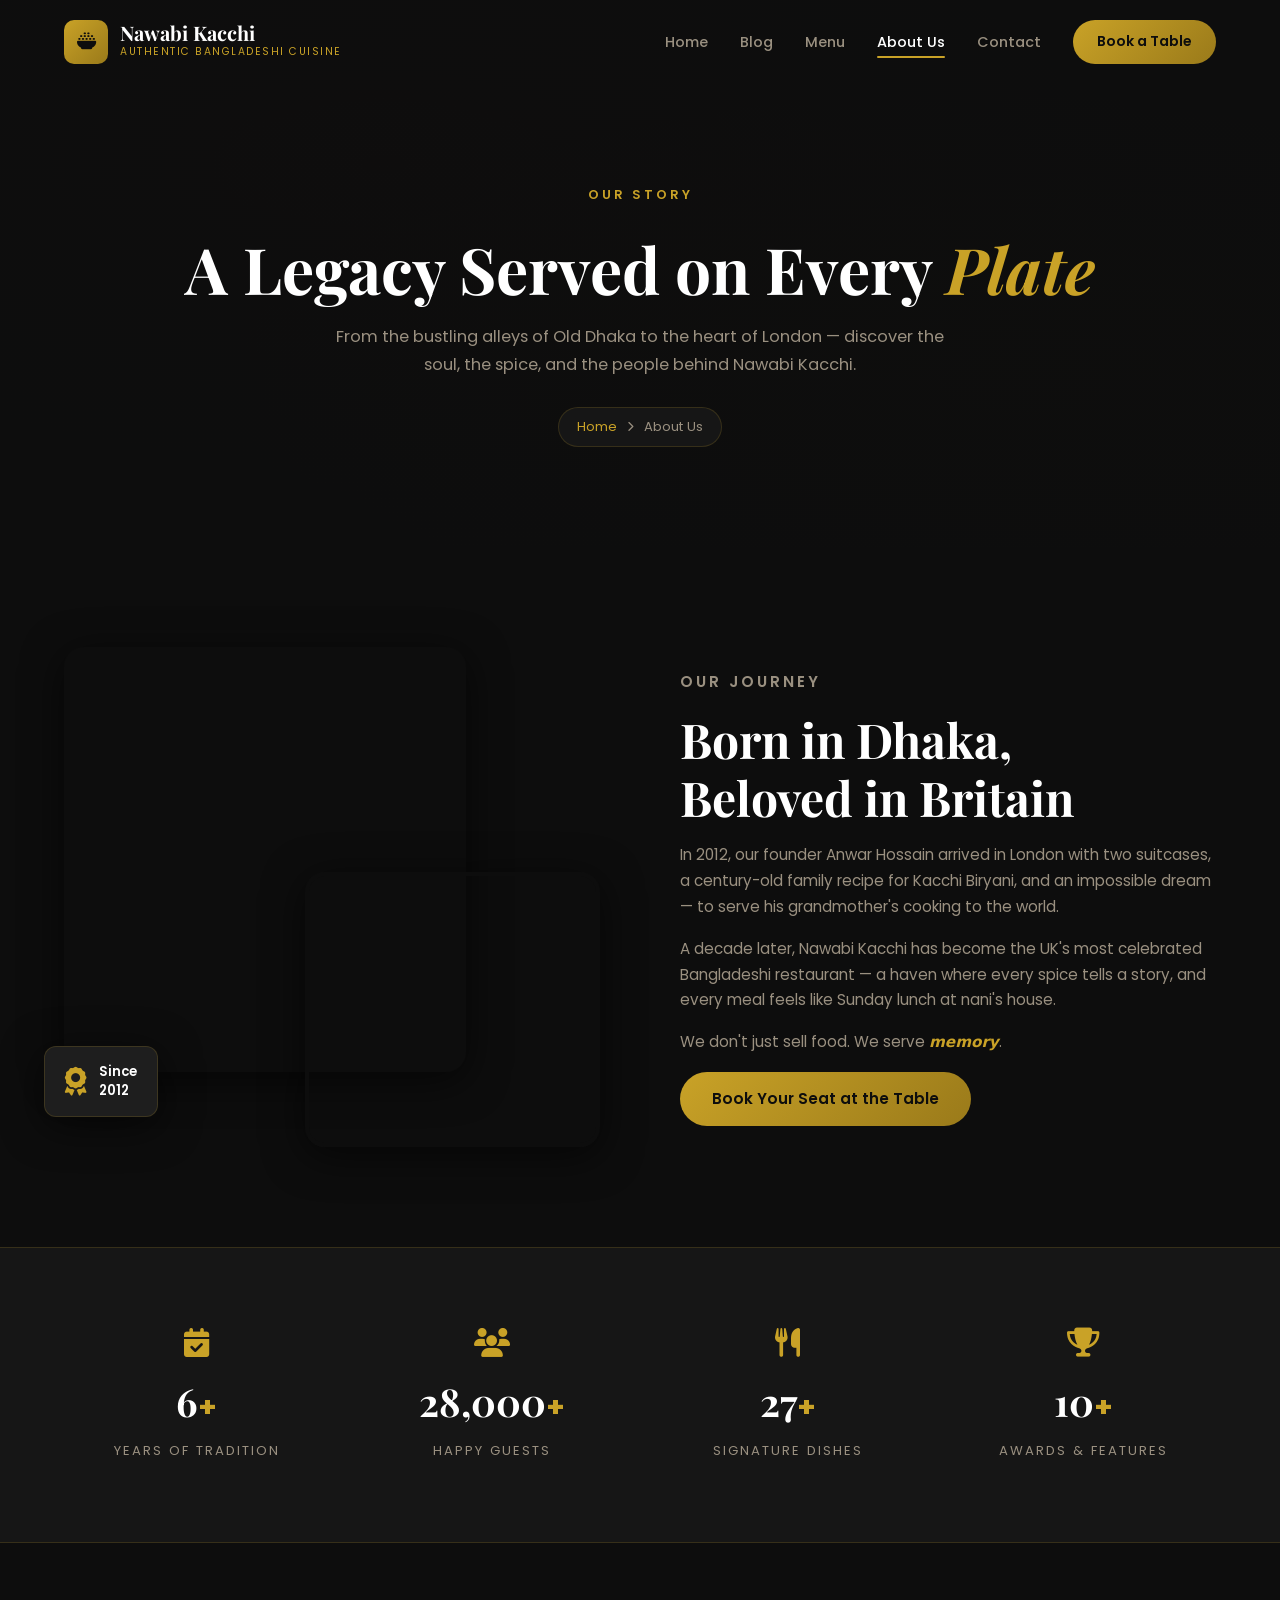
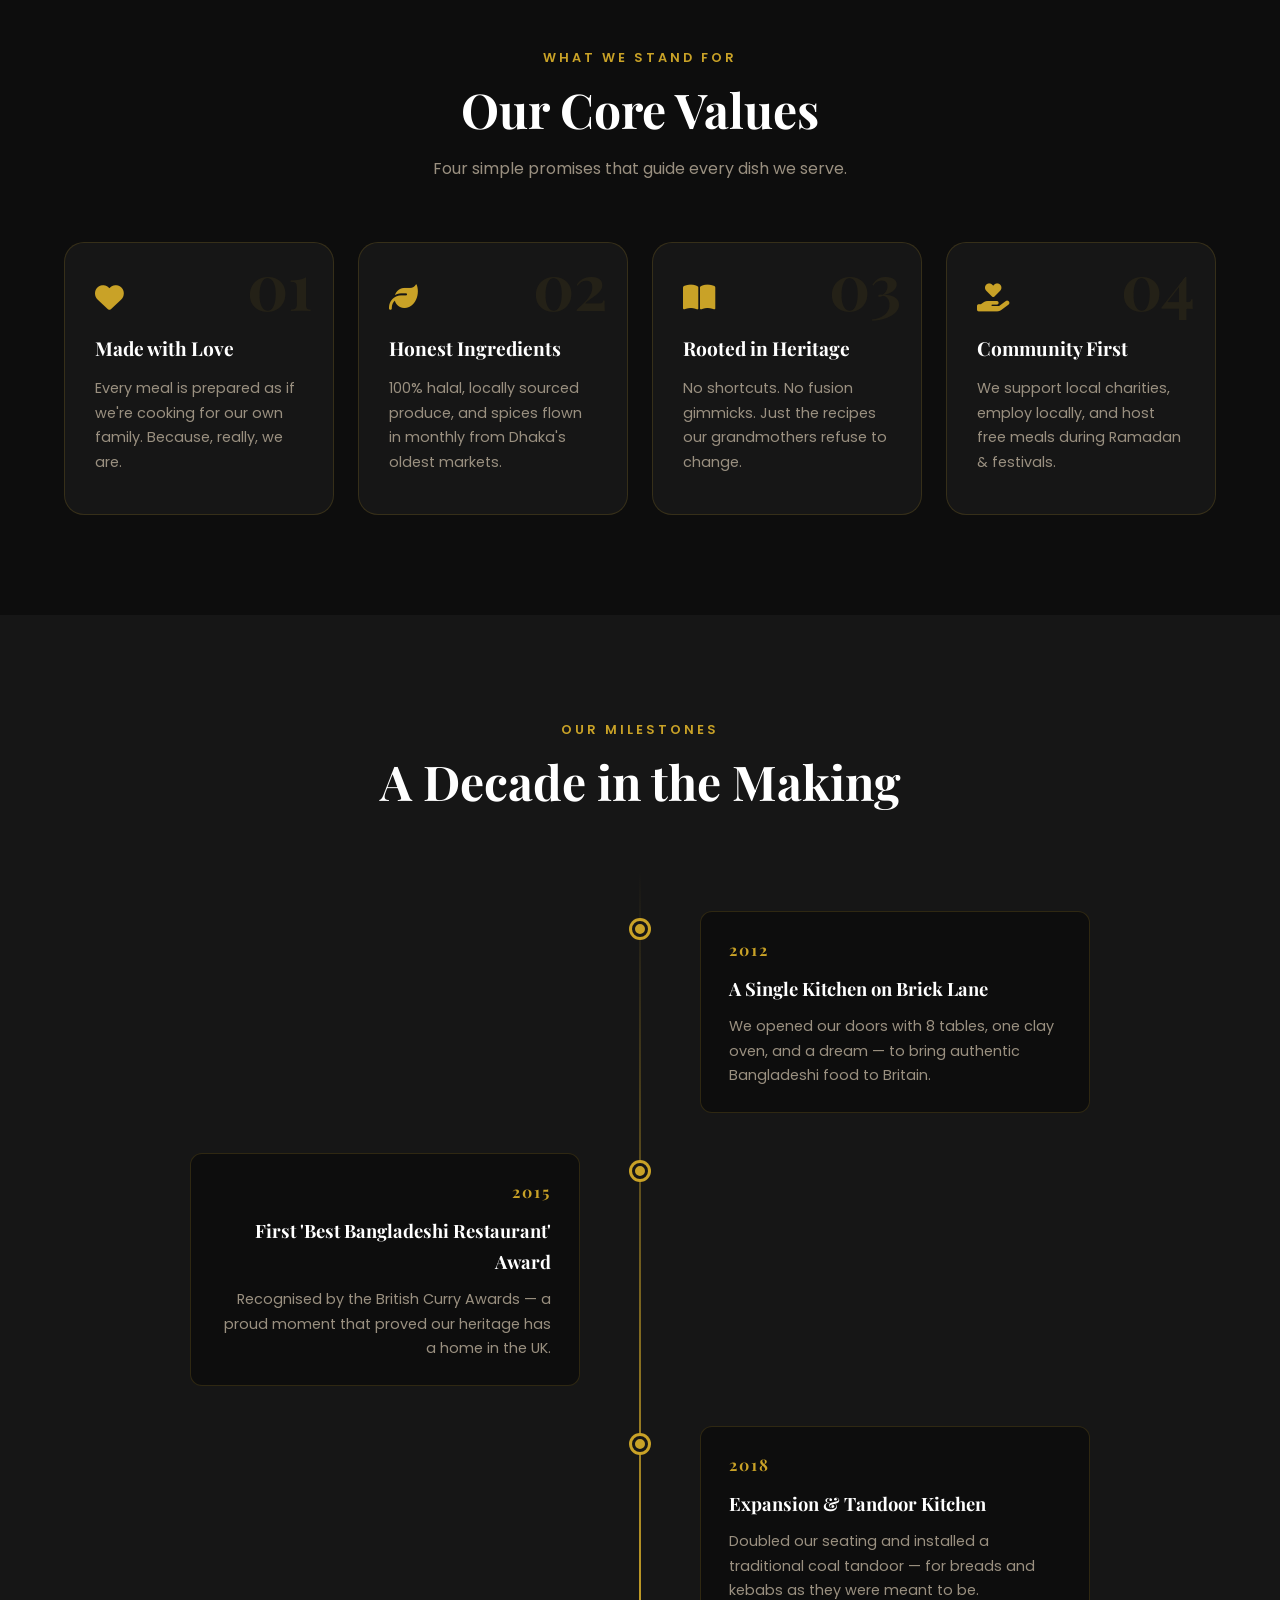
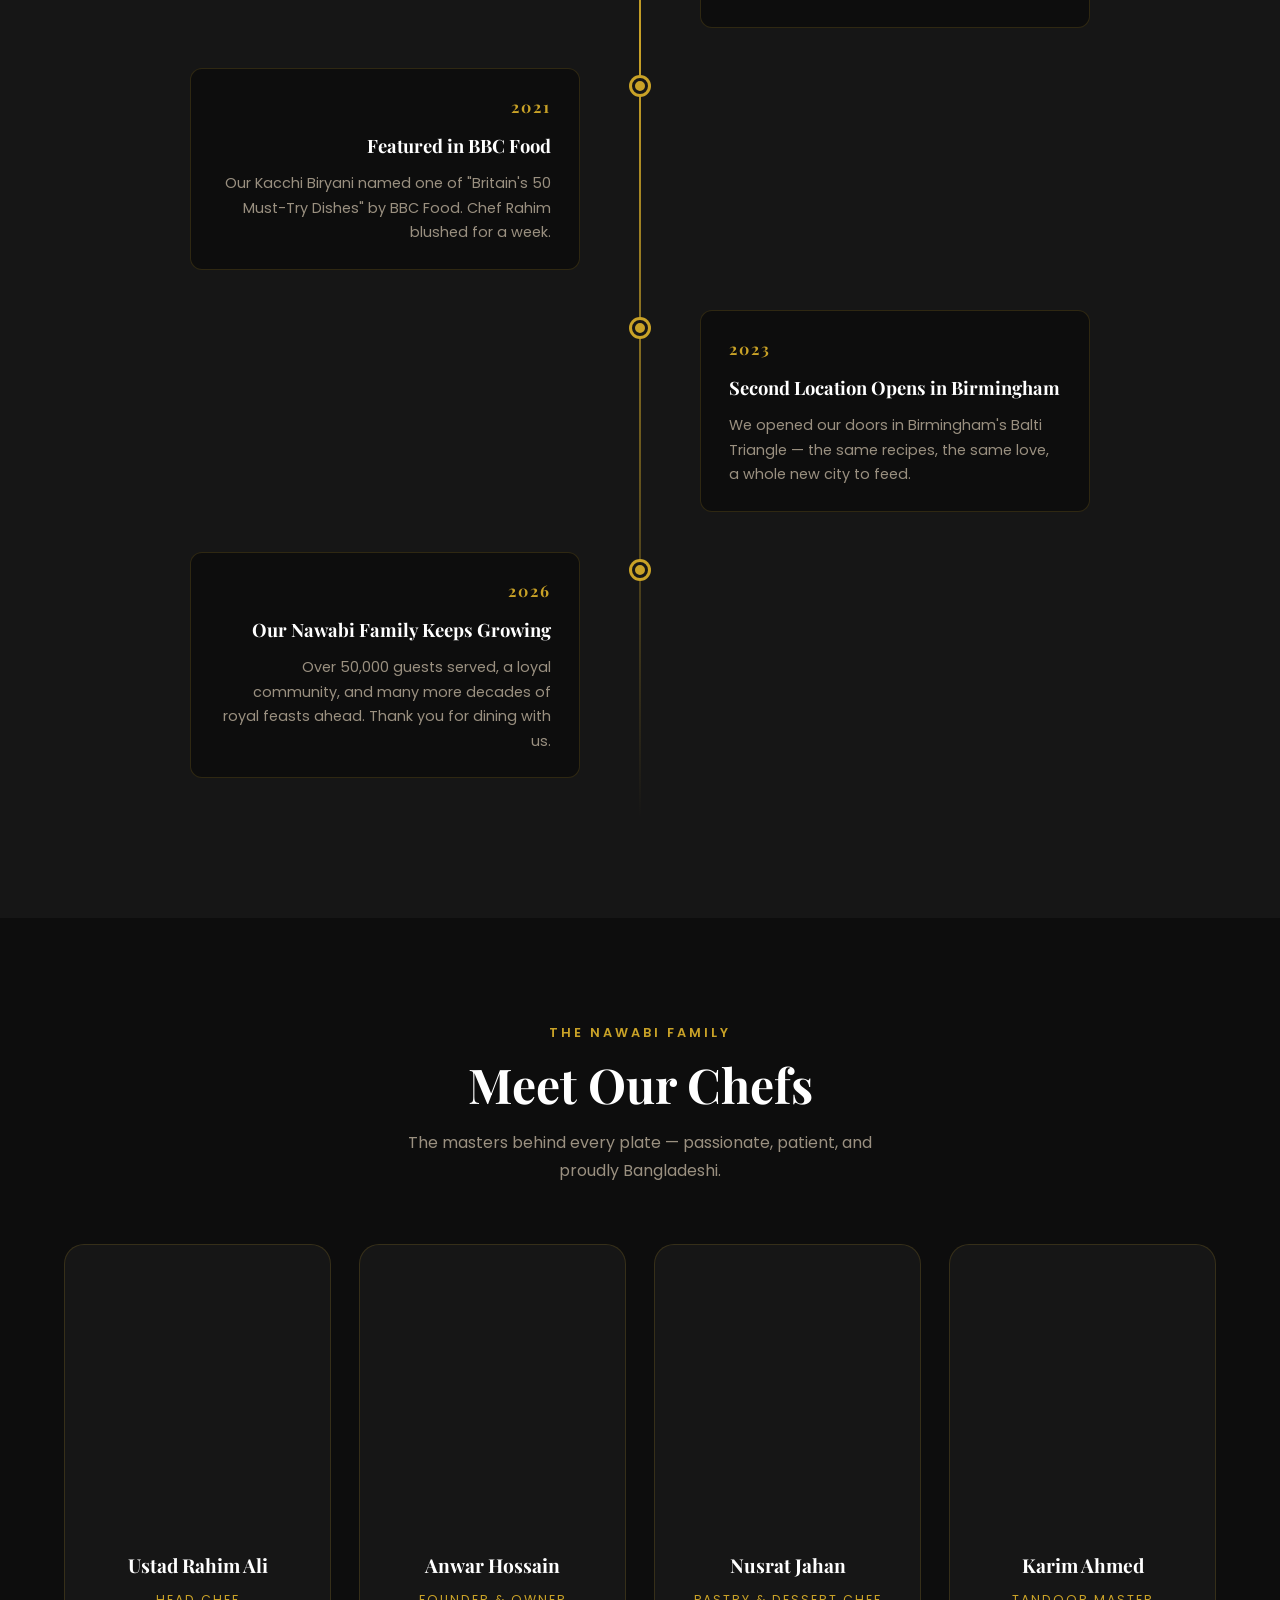
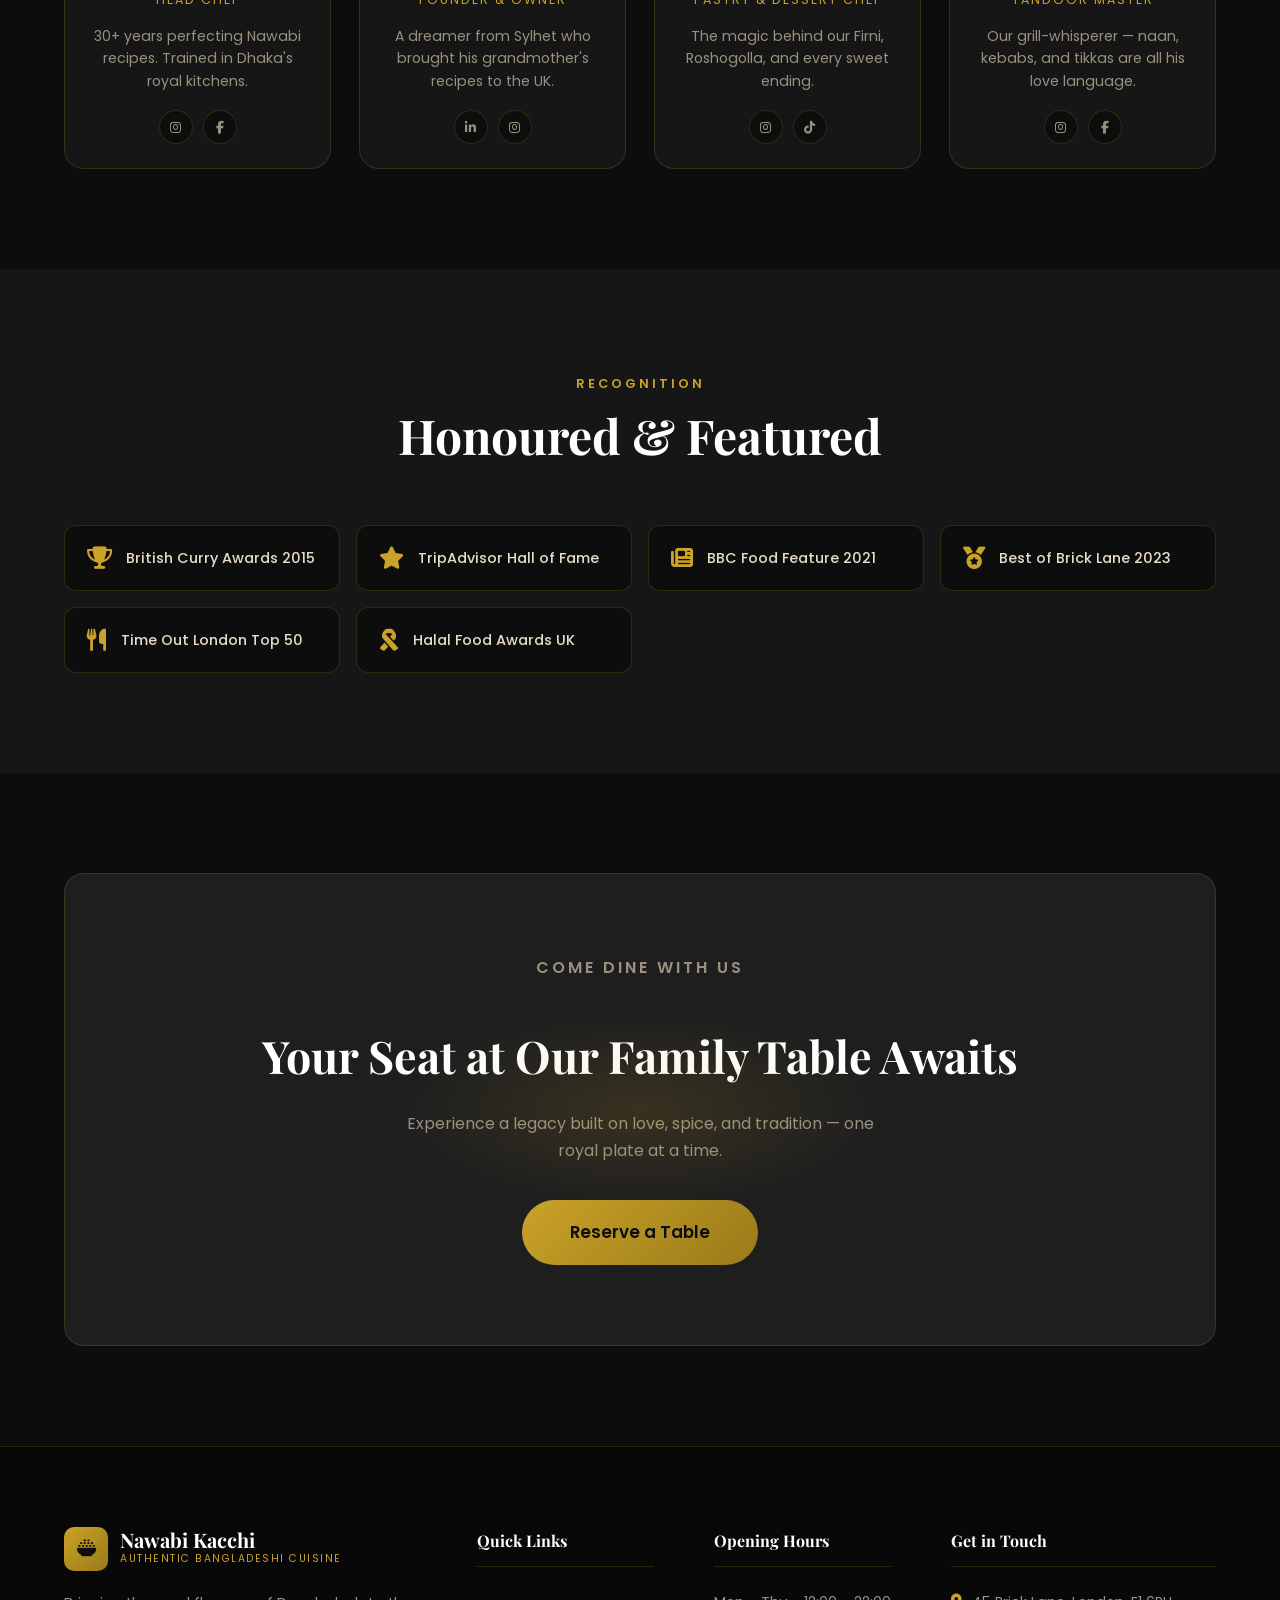
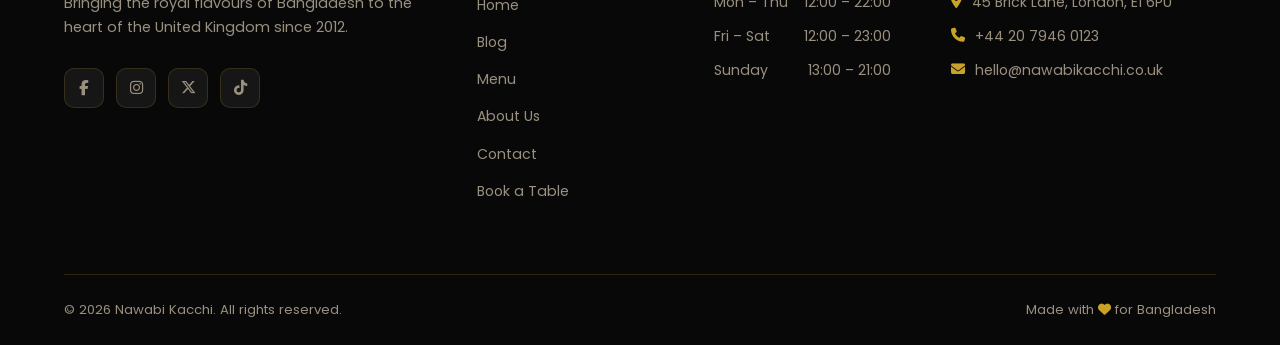
==== commit 3c7235e8: "Add Blog, Menu, About, Contact, and Book a Table pages - Blog: featured post, category filters, 9 po" ====
--- a/about.html
+++ b/about.html
@@ -3,7 +3,7 @@
 <head>
   <meta charset="UTF-8" />
   <meta name="viewport" content="width=device-width, initial-scale=1.0" />
-  <title>About Us | Nawabi Kacchi</title>
+  <title>About Us | Nawabi Kacchi – Our Royal Story</title>
   <link rel="stylesheet" href="css/style.css" />
   <link rel="stylesheet" href="css/about.css" />
   <link rel="preconnect" href="https://fonts.googleapis.com" />
@@ -13,8 +13,8 @@
 </head>
 <body>
 
-  <!-- NAVBAR -->
-  <header class="navbar" id="navbar">
+  <!-- ===================== NAVBAR ===================== -->
+  <header class="navbar scrolled" id="navbar">
     <div class="nav-container">
       <a href="index.html" class="logo">
         <span class="logo-icon"><i class="fa-solid fa-bowl-rice"></i></span>
@@ -23,6 +23,7 @@
           <span class="logo-sub">Authentic Bangladeshi Cuisine</span>
         </div>
       </a>
+
       <nav class="nav-links" id="navLinks">
         <a href="index.html" class="nav-link">Home</a>
         <a href="blog.html" class="nav-link">Blog</a>
@@ -31,272 +32,301 @@
         <a href="contact.html" class="nav-link">Contact</a>
         <a href="book-a-table.html" class="btn-book">Book a Table</a>
       </nav>
+
       <button class="hamburger" id="hamburger" aria-label="Toggle menu">
         <span></span><span></span><span></span>
       </button>
     </div>
   </header>
 
-  <!-- PAGE HERO -->
+  <!-- ===================== PAGE HEADER ===================== -->
   <section class="page-hero">
+    <div class="page-hero-bg about-hero-bg"></div>
     <div class="page-hero-overlay"></div>
-    <div class="page-hero-bg" style="background-image: url('https://images.unsplash.com/photo-1414235077428-338989a2e8c0?w=1800&q=80');"></div>
-    <div class="page-hero-content">
+    <div class="container page-hero-content">
       <p class="section-tag">Our Story</p>
-      <h1>Born in Bangladesh,<br /><em>Beloved</em> in Britain</h1>
-      <p>Over a decade of authentic flavour, royal tradition, and warm hospitality.</p>
-    </div>
-  </section>
-
-  <!-- INTRO SECTION -->
-  <section class="about-intro section-padding">
-    <div class="container about-intro-grid">
-      <div class="about-intro-text reveal">
-        <p class="section-tag">Who We Are</p>
-        <h2 class="section-title">More Than a Restaurant —<br />A Living Tradition</h2>
-        <p>Nawabi Kacchi was founded in 2012 by the Hossain family, who moved from Dhaka to London carrying nothing but their heritage and an unwavering belief: that the finest Bangladeshi food deserved a world-class stage.</p>
-        <p>Our name says everything. <strong>"Nawabi"</strong> — meaning royal, noble, of the highest order. <strong>"Kacchi"</strong> — the legendary slow-cooked biryani technique that defines Bangladeshi culinary mastery. Together, they represent our promise: every dish we serve is fit for royalty.</p>
-        <p>Over twelve years, we have grown from a small family kitchen to one of London's most celebrated South Asian restaurants — without ever compromising on the recipes, the ingredients, or the love that goes into every plate.</p>
-      </div>
-      <div class="about-intro-visual reveal">
-        <div class="about-mosaic">
-          <div class="mosaic-img mosaic-img--1">
-            <img src="https://images.unsplash.com/photo-1633945274405-b6c8069047b0?w=500&q=80" alt="Our kitchen" loading="lazy" />
-          </div>
-          <div class="mosaic-img mosaic-img--2">
-            <img src="https://images.unsplash.com/photo-1547592180-85f173990554?w=500&q=80" alt="Our food" loading="lazy" />
-          </div>
-          <div class="mosaic-img mosaic-img--3">
-            <img src="https://images.unsplash.com/photo-1589302168068-964664d93dc0?w=500&q=80" alt="Kacchi Biryani" loading="lazy" />
-          </div>
-          <div class="mosaic-stat">
-            <span class="mosaic-num">12+</span>
-            <span class="mosaic-label">Years of Excellence</span>
-          </div>
-        </div>
-      </div>
-    </div>
-  </section>
-
-  <!-- STATS BANNER -->
-  <div class="stats-banner">
-    <div class="container stats-banner-grid">
-      <div class="stats-item reveal">
-        <i class="fa-solid fa-bowl-rice"></i>
-        <span class="stats-num" data-target="50">0</span><span>+</span>
-        <p>Signature Dishes</p>
-      </div>
-      <div class="stats-item reveal">
-        <i class="fa-solid fa-users"></i>
-        <span class="stats-num" data-target="10000">0</span><span>+</span>
-        <p>Happy Guests</p>
-      </div>
-      <div class="stats-item reveal">
-        <i class="fa-solid fa-award"></i>
-        <span class="stats-num" data-target="8">0</span><span></span>
-        <p>Industry Awards</p>
-      </div>
-      <div class="stats-item reveal">
-        <i class="fa-solid fa-star"></i>
-        <span class="stats-num" data-target="5">0</span><span>.0</span>
-        <p>Average Rating</p>
-      </div>
-    </div>
-  </div>
-
-  <!-- OUR VALUES -->
+      <h1 class="page-hero-title">A Legacy Served on Every <em>Plate</em></h1>
+      <p class="page-hero-sub">
+        From the bustling alleys of Old Dhaka to the heart of London — discover the soul,
+        the spice, and the people behind Nawabi Kacchi.
+      </p>
+      <div class="breadcrumbs">
+        <a href="index.html">Home</a>
+        <i class="fa-solid fa-chevron-right"></i>
+        <span>About Us</span>
+      </div>
+    </div>
+  </section>
+
+  <!-- ===================== OUR STORY ===================== -->
+  <section class="our-story section-padding">
+    <div class="container about-grid">
+      <div class="about-visual reveal">
+        <div class="about-img-main"></div>
+        <div class="about-img-accent"></div>
+        <div class="about-badge-float">
+          <i class="fa-solid fa-award"></i>
+          <span>Since<br />2012</span>
+        </div>
+      </div>
+
+      <div class="about-text reveal">
+        <p class="section-tag">Our Journey</p>
+        <h2 class="section-title">Born in Dhaka,<br />Beloved in Britain</h2>
+        <p>
+          In 2012, our founder Anwar Hossain arrived in London with two suitcases, a
+          century-old family recipe for Kacchi Biryani, and an impossible dream — to
+          serve his grandmother's cooking to the world.
+        </p>
+        <p>
+          A decade later, Nawabi Kacchi has become the UK's most celebrated Bangladeshi
+          restaurant — a haven where every spice tells a story, and every meal feels
+          like Sunday lunch at nani's house.
+        </p>
+        <p>
+          We don't just sell food. We serve <em>memory</em>.
+        </p>
+        <a href="book-a-table.html" class="btn-primary">Book Your Seat at the Table</a>
+      </div>
+    </div>
+  </section>
+
+  <!-- ===================== STATS ===================== -->
+  <section class="about-stats">
+    <div class="container">
+      <div class="stats-grid">
+        <div class="stat-item reveal">
+          <i class="fa-solid fa-calendar-check"></i>
+          <span class="stat-num" data-target="12">0</span><span class="plus">+</span>
+          <p>Years of Tradition</p>
+        </div>
+        <div class="stat-item reveal">
+          <i class="fa-solid fa-users"></i>
+          <span class="stat-num" data-target="50000">0</span><span class="plus">+</span>
+          <p>Happy Guests</p>
+        </div>
+        <div class="stat-item reveal">
+          <i class="fa-solid fa-utensils"></i>
+          <span class="stat-num" data-target="50">0</span><span class="plus">+</span>
+          <p>Signature Dishes</p>
+        </div>
+        <div class="stat-item reveal">
+          <i class="fa-solid fa-trophy"></i>
+          <span class="stat-num" data-target="18">0</span><span class="plus">+</span>
+          <p>Awards &amp; Features</p>
+        </div>
+      </div>
+    </div>
+  </section>
+
+  <!-- ===================== VALUES ===================== -->
   <section class="values section-padding">
     <div class="container">
-      <div class="section-header reveal" style="text-align:center;">
-        <p class="section-tag">What Drives Us</p>
+      <div class="section-header reveal center">
+        <p class="section-tag">What We Stand For</p>
         <h2 class="section-title">Our Core Values</h2>
-        <p class="section-sub" style="margin:0 auto;">The principles that guide every dish, every interaction, every day.</p>
-      </div>
+        <p class="section-sub">Four simple promises that guide every dish we serve.</p>
+      </div>
+
       <div class="values-grid">
         <div class="value-card reveal">
           <div class="value-num">01</div>
-          <div class="value-icon"><i class="fa-solid fa-heart"></i></div>
-          <h3>Cooked with Love</h3>
-          <p>Every recipe begins with passion. Our chefs don't just cook — they pour their heritage, their stories, and their soul into every plate they create.</p>
-        </div>
+          <i class="fa-solid fa-heart"></i>
+          <h3>Made with Love</h3>
+          <p>Every meal is prepared as if we're cooking for our own family. Because, really, we are.</p>
+        </div>
+
         <div class="value-card reveal">
           <div class="value-num">02</div>
-          <div class="value-icon"><i class="fa-solid fa-leaf"></i></div>
-          <h3>Uncompromising Quality</h3>
-          <p>We source only the finest halal meats, freshest vegetables, and most aromatic spices. No shortcuts, no substitutes — ever.</p>
-        </div>
+          <i class="fa-solid fa-leaf"></i>
+          <h3>Honest Ingredients</h3>
+          <p>100% halal, locally sourced produce, and spices flown in monthly from Dhaka's oldest markets.</p>
+        </div>
+
         <div class="value-card reveal">
           <div class="value-num">03</div>
-          <div class="value-icon"><i class="fa-solid fa-book-open"></i></div>
-          <h3>Rooted in Tradition</h3>
-          <p>Our recipes are not invented — they are inherited. We are custodians of centuries-old Bangladeshi culinary wisdom, and we guard it with pride.</p>
-        </div>
+          <i class="fa-solid fa-book-open"></i>
+          <h3>Rooted in Heritage</h3>
+          <p>No shortcuts. No fusion gimmicks. Just the recipes our grandmothers refuse to change.</p>
+        </div>
+
         <div class="value-card reveal">
           <div class="value-num">04</div>
-          <div class="value-icon"><i class="fa-solid fa-hands-holding-heart"></i></div>
-          <h3>Family First</h3>
-          <p>From our family to yours. Whether you are celebrating a milestone or simply craving a taste of home, we welcome you as our own.</p>
-        </div>
-      </div>
-    </div>
-  </section>
-
-  <!-- TIMELINE / JOURNEY -->
-  <section class="journey section-padding">
-    <div class="container">
-      <div class="section-header reveal" style="text-align:center;">
-        <p class="section-tag">Our Journey</p>
-        <h2 class="section-title">Milestones That Made Us</h2>
-      </div>
+          <i class="fa-solid fa-hand-holding-heart"></i>
+          <h3>Community First</h3>
+          <p>We support local charities, employ locally, and host free meals during Ramadan &amp; festivals.</p>
+        </div>
+      </div>
+    </div>
+  </section>
+
+  <!-- ===================== TIMELINE ===================== -->
+  <section class="timeline-section section-padding">
+    <div class="container">
+      <div class="section-header reveal center">
+        <p class="section-tag">Our Milestones</p>
+        <h2 class="section-title">A Decade in the Making</h2>
+      </div>
+
       <div class="timeline">
-        <div class="timeline-item reveal">
-          <div class="timeline-year">2012</div>
-          <div class="timeline-dot"></div>
-          <div class="timeline-content">
-            <h3>The Beginning</h3>
-            <p>The Hossain family opens a small 30-seat restaurant on Brick Lane, London. The Kacchi Biryani sells out on the very first day — and every day since.</p>
-          </div>
-        </div>
-        <div class="timeline-item reveal">
-          <div class="timeline-year">2014</div>
-          <div class="timeline-dot"></div>
-          <div class="timeline-content">
-            <h3>First Award</h3>
-            <p>Nawabi Kacchi wins "Best New Restaurant" at the London Asian Food Festival. The queue stretches around the block every weekend.</p>
-          </div>
-        </div>
-        <div class="timeline-item reveal">
-          <div class="timeline-year">2016</div>
-          <div class="timeline-dot"></div>
-          <div class="timeline-content">
-            <h3>Expansion</h3>
-            <p>We double in size, expanding to a 80-seat dining hall with a private event space — perfect for weddings, corporate dinners, and family celebrations.</p>
-          </div>
-        </div>
-        <div class="timeline-item reveal">
-          <div class="timeline-year">2019</div>
-          <div class="timeline-dot"></div>
-          <div class="timeline-content">
-            <h3>Chef's Table Launch</h3>
-            <p>We introduce the exclusive Chef's Table experience — a 6-course tasting menu personally curated by Head Chef Karim, showcasing the full spectrum of Bangladeshi cuisine.</p>
-          </div>
-        </div>
-        <div class="timeline-item reveal">
-          <div class="timeline-year">2022</div>
-          <div class="timeline-dot"></div>
-          <div class="timeline-content">
-            <h3>10th Anniversary</h3>
-            <p>We celebrate a decade of Nawabi Kacchi with a sold-out Grand Nawabi Feast, donating all profits to the Bangladesh Flood Relief Fund.</p>
-          </div>
-        </div>
-        <div class="timeline-item reveal">
-          <div class="timeline-year">2025</div>
-          <div class="timeline-dot"></div>
-          <div class="timeline-content">
-            <h3>Best in London</h3>
-            <p>Nawabi Kacchi is awarded "Best Bangladeshi Restaurant in London 2025" at the UK South Asian Food Awards. The journey continues.</p>
-          </div>
-        </div>
-      </div>
-    </div>
-  </section>
-
-  <!-- MEET THE TEAM -->
-  <section class="team section-padding">
-    <div class="container">
-      <div class="section-header reveal" style="text-align:center;">
-        <p class="section-tag">The People Behind the Plates</p>
-        <h2 class="section-title">Meet Our Team</h2>
-        <p class="section-sub" style="margin:0 auto;">Masters of their craft, keepers of the tradition.</p>
-      </div>
+        <div class="timeline-line"></div>
+
+        <div class="timeline-item reveal">
+          <div class="timeline-dot"></div>
+          <div class="timeline-content">
+            <span class="timeline-year">2012</span>
+            <h3>A Single Kitchen on Brick Lane</h3>
+            <p>We opened our doors with 8 tables, one clay oven, and a dream — to bring authentic Bangladeshi food to Britain.</p>
+          </div>
+        </div>
+
+        <div class="timeline-item reveal">
+          <div class="timeline-dot"></div>
+          <div class="timeline-content">
+            <span class="timeline-year">2015</span>
+            <h3>First 'Best Bangladeshi Restaurant' Award</h3>
+            <p>Recognised by the British Curry Awards — a proud moment that proved our heritage has a home in the UK.</p>
+          </div>
+        </div>
+
+        <div class="timeline-item reveal">
+          <div class="timeline-dot"></div>
+          <div class="timeline-content">
+            <span class="timeline-year">2018</span>
+            <h3>Expansion &amp; Tandoor Kitchen</h3>
+            <p>Doubled our seating and installed a traditional coal tandoor — for breads and kebabs as they were meant to be.</p>
+          </div>
+        </div>
+
+        <div class="timeline-item reveal">
+          <div class="timeline-dot"></div>
+          <div class="timeline-content">
+            <span class="timeline-year">2021</span>
+            <h3>Featured in BBC Food</h3>
+            <p>Our Kacchi Biryani named one of "Britain's 50 Must-Try Dishes" by BBC Food. Chef Rahim blushed for a week.</p>
+          </div>
+        </div>
+
+        <div class="timeline-item reveal">
+          <div class="timeline-dot"></div>
+          <div class="timeline-content">
+            <span class="timeline-year">2023</span>
+            <h3>Second Location Opens in Birmingham</h3>
+            <p>We opened our doors in Birmingham's Balti Triangle — the same recipes, the same love, a whole new city to feed.</p>
+          </div>
+        </div>
+
+        <div class="timeline-item reveal">
+          <div class="timeline-dot"></div>
+          <div class="timeline-content">
+            <span class="timeline-year">2026</span>
+            <h3>Our Nawabi Family Keeps Growing</h3>
+            <p>Over 50,000 guests served, a loyal community, and many more decades of royal feasts ahead. Thank you for dining with us.</p>
+          </div>
+        </div>
+
+      </div>
+    </div>
+  </section>
+
+  <!-- ===================== TEAM ===================== -->
+  <section class="team-section section-padding">
+    <div class="container">
+      <div class="section-header reveal center">
+        <p class="section-tag">The Nawabi Family</p>
+        <h2 class="section-title">Meet Our Chefs</h2>
+        <p class="section-sub">The masters behind every plate — passionate, patient, and proudly Bangladeshi.</p>
+      </div>
+
       <div class="team-grid">
-
         <div class="team-card reveal">
-          <div class="team-img">
-            <img src="https://images.unsplash.com/photo-1595273670150-bd0c3c392e46?w=400&q=80" alt="Chef Karim" loading="lazy" />
-            <div class="team-overlay">
-              <p>"Every pot of Kacchi I seal is a prayer — a prayer that it tastes exactly as it did in my grandmother's kitchen in Dhaka."</p>
-            </div>
-          </div>
+          <div class="team-photo team-photo--1"></div>
           <div class="team-info">
-            <h3>Chef Abdul Karim</h3>
-            <span>Head Chef &amp; Co-Founder</span>
+            <h3>Ustad Rahim Ali</h3>
+            <span class="team-role">Head Chef</span>
+            <p>30+ years perfecting Nawabi recipes. Trained in Dhaka's royal kitchens.</p>
             <div class="team-socials">
               <a href="#"><i class="fa-brands fa-instagram"></i></a>
+              <a href="#"><i class="fa-brands fa-facebook-f"></i></a>
+            </div>
+          </div>
+        </div>
+
+        <div class="team-card reveal">
+          <div class="team-photo team-photo--2"></div>
+          <div class="team-info">
+            <h3>Anwar Hossain</h3>
+            <span class="team-role">Founder &amp; Owner</span>
+            <p>A dreamer from Sylhet who brought his grandmother's recipes to the UK.</p>
+            <div class="team-socials">
               <a href="#"><i class="fa-brands fa-linkedin-in"></i></a>
+              <a href="#"><i class="fa-brands fa-instagram"></i></a>
             </div>
           </div>
         </div>
 
         <div class="team-card reveal">
-          <div class="team-img">
-            <img src="https://images.unsplash.com/photo-1607631568010-a87245c0daf8?w=400&q=80" alt="Nadia Hossain" loading="lazy" />
-            <div class="team-overlay">
-              <p>"Bangladesh has a food culture that deserves to be celebrated on the world stage. Nawabi Kacchi is our way of doing exactly that."</p>
-            </div>
-          </div>
+          <div class="team-photo team-photo--3"></div>
           <div class="team-info">
-            <h3>Nadia Hossain</h3>
-            <span>General Manager &amp; Co-Founder</span>
+            <h3>Nusrat Jahan</h3>
+            <span class="team-role">Pastry &amp; Dessert Chef</span>
+            <p>The magic behind our Firni, Roshogolla, and every sweet ending.</p>
             <div class="team-socials">
               <a href="#"><i class="fa-brands fa-instagram"></i></a>
-              <a href="#"><i class="fa-brands fa-linkedin-in"></i></a>
+              <a href="#"><i class="fa-brands fa-tiktok"></i></a>
             </div>
           </div>
         </div>
 
         <div class="team-card reveal">
-          <div class="team-img">
-            <img src="https://images.unsplash.com/photo-1581299894007-aaa50297cf16?w=400&q=80" alt="Chef Rina" loading="lazy" />
-            <div class="team-overlay">
-              <p>"Mutton Rezala is my life's work. I have been perfecting it for twenty years, and I am still learning from it every single day."</p>
-            </div>
-          </div>
+          <div class="team-photo team-photo--4"></div>
           <div class="team-info">
-            <h3>Chef Rina Begum</h3>
-            <span>Sous Chef — Curries &amp; Gravies</span>
+            <h3>Karim Ahmed</h3>
+            <span class="team-role">Tandoor Master</span>
+            <p>Our grill-whisperer — naan, kebabs, and tikkas are all his love language.</p>
             <div class="team-socials">
               <a href="#"><i class="fa-brands fa-instagram"></i></a>
-              <a href="#"><i class="fa-brands fa-linkedin-in"></i></a>
-            </div>
-          </div>
-        </div>
-
-        <div class="team-card reveal">
-          <div class="team-img">
-            <img src="https://images.unsplash.com/photo-1542314831-068cd1dbfeeb?w=400&q=80" alt="Tariq" loading="lazy" />
-            <div class="team-overlay">
-              <p>"I believe every guest who walks in should leave not just full, but genuinely happy. That is the Nawabi promise."</p>
-            </div>
-          </div>
-          <div class="team-info">
-            <h3>Tariq Rahman</h3>
-            <span>Front-of-House Manager</span>
-            <div class="team-socials">
-              <a href="#"><i class="fa-brands fa-instagram"></i></a>
-              <a href="#"><i class="fa-brands fa-linkedin-in"></i></a>
-            </div>
-          </div>
-        </div>
-
-      </div>
-    </div>
-  </section>
-
-  <!-- CTA -->
+              <a href="#"><i class="fa-brands fa-facebook-f"></i></a>
+            </div>
+          </div>
+        </div>
+      </div>
+    </div>
+  </section>
+
+  <!-- ===================== AWARDS ===================== -->
+  <section class="awards-section section-padding">
+    <div class="container">
+      <div class="section-header reveal center">
+        <p class="section-tag">Recognition</p>
+        <h2 class="section-title">Honoured &amp; Featured</h2>
+      </div>
+
+      <div class="awards-grid">
+        <div class="award reveal"><i class="fa-solid fa-trophy"></i><span>British Curry Awards 2015</span></div>
+        <div class="award reveal"><i class="fa-solid fa-star"></i><span>TripAdvisor Hall of Fame</span></div>
+        <div class="award reveal"><i class="fa-solid fa-newspaper"></i><span>BBC Food Feature 2021</span></div>
+        <div class="award reveal"><i class="fa-solid fa-medal"></i><span>Best of Brick Lane 2023</span></div>
+        <div class="award reveal"><i class="fa-solid fa-utensils"></i><span>Time Out London Top 50</span></div>
+        <div class="award reveal"><i class="fa-solid fa-ribbon"></i><span>Halal Food Awards UK</span></div>
+      </div>
+    </div>
+  </section>
+
+  <!-- ===================== CTA ===================== -->
   <section class="book-cta section-padding reveal">
     <div class="container">
       <div class="cta-box">
         <div class="cta-glow"></div>
         <p class="section-tag">Come Dine With Us</p>
-        <h2>Experience the Nawabi Tradition Yourself</h2>
-        <p>Words and pictures only go so far. The real magic is on your plate. Book your table today.</p>
+        <h2>Your Seat at Our Family Table Awaits</h2>
+        <p>Experience a legacy built on love, spice, and tradition — one royal plate at a time.</p>
         <a href="book-a-table.html" class="btn-primary btn-lg">Reserve a Table</a>
       </div>
     </div>
   </section>
 
-  <!-- FOOTER -->
+  <!-- ===================== FOOTER ===================== -->
   <footer class="footer">
     <div class="container">
       <div class="footer-grid">
@@ -312,10 +342,11 @@
           <div class="social-links">
             <a href="#" aria-label="Facebook"><i class="fa-brands fa-facebook-f"></i></a>
             <a href="#" aria-label="Instagram"><i class="fa-brands fa-instagram"></i></a>
-            <a href="#" aria-label="X"><i class="fa-brands fa-x-twitter"></i></a>
+            <a href="#" aria-label="X / Twitter"><i class="fa-brands fa-x-twitter"></i></a>
             <a href="#" aria-label="TikTok"><i class="fa-brands fa-tiktok"></i></a>
           </div>
         </div>
+
         <div class="footer-col">
           <h4>Quick Links</h4>
           <ul>
@@ -327,14 +358,16 @@
             <li><a href="book-a-table.html">Book a Table</a></li>
           </ul>
         </div>
+
         <div class="footer-col">
           <h4>Opening Hours</h4>
           <ul class="hours-list">
-            <li><span>Mon – Thu</span><span>12:00 – 22:00</span></li>
-            <li><span>Fri – Sat</span><span>12:00 – 23:00</span></li>
-            <li><span>Sunday</span><span>13:00 – 21:00</span></li>
+            <li><span>Mon &ndash; Thu</span><span>12:00 &ndash; 22:00</span></li>
+            <li><span>Fri &ndash; Sat</span><span>12:00 &ndash; 23:00</span></li>
+            <li><span>Sunday</span><span>13:00 &ndash; 21:00</span></li>
           </ul>
         </div>
+
         <div class="footer-col">
           <h4>Get in Touch</h4>
           <ul class="contact-list">
@@ -344,14 +377,14 @@
           </ul>
         </div>
       </div>
+
       <div class="footer-bottom">
-        <p>&copy; 2024 Nawabi Kacchi. All rights reserved.</p>
+        <p>&copy; 2026 Nawabi Kacchi. All rights reserved.</p>
         <p>Made with <i class="fa-solid fa-heart" style="color:#c9a227"></i> for Bangladesh</p>
       </div>
     </div>
   </footer>
 
   <script src="js/main.js"></script>
-  <script src="js/about.js"></script>
 </body>
 </html>
--- a/css/about.css
+++ b/css/about.css
@@ -1,185 +1,146 @@
 /* ============================================================
-   NAWABI KACCHI — About Page Styles
-   ============================================================ */
-
-/* ---------- Intro Section ---------- */
-.about-intro { background: var(--bg-dark); }
-
-.about-intro-grid {
-  display: grid;
-  grid-template-columns: 1fr 1fr;
-  gap: 80px;
-  align-items: center;
-}
-
-.about-intro-text p {
-  color: var(--text-muted);
-  margin-bottom: 18px;
-  font-size: 0.96rem;
-  line-height: 1.8;
-}
-.about-intro-text p strong { color: var(--gold); }
-
-/* Mosaic */
-.about-mosaic {
-  position: relative;
-  height: 480px;
-}
-.mosaic-img {
-  position: absolute;
-  border-radius: var(--radius-lg);
+   NAWABI KACCHI — About Us Page
+   ============================================================ */
+
+/* ---------- Page Hero ---------- */
+.page-hero {
+  position: relative;
+  padding: 180px 0 100px;
   overflow: hidden;
-  box-shadow: var(--shadow);
-}
-.mosaic-img img { width: 100%; height: 100%; object-fit: cover; }
-
-.mosaic-img--1 {
-  top: 0; left: 0;
-  width: 60%; height: 62%;
-  z-index: 2;
-}
-.mosaic-img--2 {
-  top: 0; right: 0;
-  width: 36%; height: 46%;
-  border: 3px solid var(--bg-dark);
-}
-.mosaic-img--3 {
-  bottom: 0; right: 0;
-  width: 64%; height: 52%;
-  z-index: 2;
-  border: 3px solid var(--bg-dark);
-}
-
-.mosaic-stat {
-  position: absolute;
-  bottom: 20px; left: 0;
-  background: linear-gradient(135deg, var(--gold), var(--gold-dark));
-  border-radius: var(--radius);
-  padding: 20px 28px;
-  z-index: 3;
-  box-shadow: 0 8px 32px rgba(201,162,39,0.3);
-}
-.mosaic-num {
-  display: block;
-  font-family: var(--font-heading);
-  font-size: 2.4rem;
-  font-weight: 700;
-  color: #0d0d0d;
-  line-height: 1;
-}
-.mosaic-label {
-  font-size: 0.78rem;
-  font-weight: 600;
-  color: rgba(0,0,0,0.7);
-  letter-spacing: 1px;
-  text-transform: uppercase;
-}
-
-/* ---------- Stats Banner ---------- */
-.stats-banner {
-  background: linear-gradient(135deg, #161010, #1e1606, #0d0d0d);
+  background: var(--bg-dark);
+}
+.page-hero-bg { position: absolute; inset: 0; opacity: 0.4; }
+.about-hero-bg {
+  background:
+    radial-gradient(ellipse at 30% 30%, rgba(139,26,26,0.2) 0%, transparent 60%),
+    radial-gradient(ellipse at 80% 70%, rgba(201,162,39,0.15) 0%, transparent 55%),
+    url('https://images.unsplash.com/photo-1559847844-5315695dadae?w=1800&q=80') center/cover;
+}
+.page-hero-overlay {
+  position: absolute; inset: 0;
+  background: linear-gradient(180deg, rgba(13,13,13,0.85) 0%, rgba(13,13,13,0.96) 100%);
+}
+.page-hero-content { position: relative; z-index: 2; text-align: center; }
+.page-hero-title {
+  font-family: var(--font-heading);
+  font-size: clamp(2.4rem, 5vw, 4rem);
+  font-weight: 700;
+  color: var(--white);
+  margin: 14px 0 18px;
+  line-height: 1.15;
+}
+.page-hero-title em { color: var(--gold); font-style: italic; }
+.page-hero-sub {
+  color: var(--text-muted);
+  max-width: 620px;
+  margin: 0 auto 28px;
+  font-size: 1.02rem;
+}
+.breadcrumbs {
+  display: inline-flex; align-items: center; gap: 10px;
+  font-size: 0.82rem; color: var(--text-muted);
+  background: var(--bg-card); border: 1px solid var(--border);
+  padding: 8px 18px; border-radius: 50px;
+}
+.breadcrumbs a { color: var(--gold); }
+.breadcrumbs a:hover { color: var(--gold-light); }
+.breadcrumbs i { font-size: 0.65rem; }
+
+/* ============================================================
+   OUR STORY (reuses home about-snippet layout)
+   ============================================================ */
+.our-story { background: var(--bg-dark); }
+.about-text em { color: var(--gold); font-style: italic; font-weight: 600; }
+
+/* ============================================================
+   STATS STRIP
+   ============================================================ */
+.about-stats {
+  background: var(--bg-card);
+  padding: 60px 0;
   border-top: 1px solid var(--border);
   border-bottom: 1px solid var(--border);
-  padding: 60px 0;
-}
-.stats-banner-grid {
+}
+.stats-grid {
   display: grid;
-  grid-template-columns: repeat(4, 1fr);
-  gap: 20px;
+  grid-template-columns: repeat(auto-fit, minmax(180px, 1fr));
+  gap: 30px;
+}
+.stat-item {
   text-align: center;
-}
-.stats-item {
-  padding: 24px 16px;
-  position: relative;
-}
-.stats-item:not(:last-child)::after {
-  content: '';
-  position: absolute;
-  right: 0; top: 20%; bottom: 20%;
-  width: 1px;
-  background: var(--border);
-}
-.stats-item i {
-  font-size: 2rem;
+  padding: 20px;
+}
+.stat-item i {
+  font-size: 1.8rem;
   color: var(--gold);
   margin-bottom: 12px;
   display: block;
 }
-.stats-num {
-  font-family: var(--font-heading);
-  font-size: 2.8rem;
-  font-weight: 700;
-  color: var(--white);
-  line-height: 1;
-}
-.stats-item span:last-of-type {
-  font-family: var(--font-heading);
-  font-size: 2rem;
-  color: var(--gold);
-}
-.stats-item p {
+.stat-item .stat-num {
+  font-family: var(--font-heading);
+  font-size: 2.4rem;
+  font-weight: 700;
+  color: var(--white);
+}
+.stat-item .plus {
+  font-size: 1.8rem;
+  color: var(--gold);
+  font-weight: 700;
+}
+.stat-item p {
+  margin-top: 6px;
   font-size: 0.82rem;
-  color: var(--text-muted);
-  margin-top: 8px;
-  letter-spacing: 0.5px;
-}
-
-/* ---------- Values ---------- */
-.values { background: var(--bg-card); }
+  letter-spacing: 2px;
+  text-transform: uppercase;
+  color: var(--text-muted);
+}
+
+/* ============================================================
+   VALUES
+   ============================================================ */
+.values { background: var(--bg-dark); }
 
 .values-grid {
   display: grid;
   grid-template-columns: repeat(auto-fit, minmax(240px, 1fr));
-  gap: 28px;
-}
-
+  gap: 24px;
+}
 .value-card {
-  background: var(--bg-dark);
+  position: relative;
+  background: var(--bg-card);
   border: 1px solid var(--border);
   border-radius: var(--radius-lg);
-  padding: 40px 32px;
-  position: relative;
+  padding: 40px 30px;
+  transition: var(--trans);
   overflow: hidden;
-  transition: var(--trans);
 }
 .value-card:hover {
+  border-color: rgba(201,162,39,0.4);
   transform: translateY(-8px);
-  border-color: rgba(201,162,39,0.4);
   box-shadow: var(--shadow);
 }
-.value-card:hover .value-icon {
-  background: var(--gold);
-  color: #0d0d0d;
-}
-
 .value-num {
   font-family: var(--font-heading);
   font-size: 4rem;
-  font-weight: 700;
-  color: rgba(201,162,39,0.07);
+  color: rgba(201,162,39,0.08);
+  font-weight: 700;
   position: absolute;
-  top: 10px; right: 20px;
+  top: 10px;
+  right: 20px;
   line-height: 1;
-  pointer-events: none;
-}
-
-.value-icon {
-  width: 60px; height: 60px;
-  background: rgba(201,162,39,0.1);
-  border: 1px solid var(--border);
-  border-radius: 16px;
-  display: flex;
-  align-items: center;
-  justify-content: center;
-  font-size: 1.4rem;
+  transition: var(--trans);
+}
+.value-card:hover .value-num { color: rgba(201,162,39,0.2); }
+
+.value-card i {
+  font-size: 1.8rem;
   color: var(--gold);
   margin-bottom: 20px;
-  transition: var(--trans);
-}
-
+  display: block;
+}
 .value-card h3 {
   font-family: var(--font-heading);
-  font-size: 1.15rem;
+  font-size: 1.2rem;
   color: var(--white);
   margin-bottom: 12px;
 }
@@ -189,79 +150,90 @@
   line-height: 1.7;
 }
 
-/* ---------- Timeline ---------- */
-.journey { background: var(--bg-dark); }
+/* ============================================================
+   TIMELINE
+   ============================================================ */
+.timeline-section { background: var(--bg-card); }
 
 .timeline {
   position: relative;
-  max-width: 800px;
+  max-width: 900px;
   margin: 0 auto;
   padding: 20px 0;
 }
-.timeline::before {
-  content: '';
+
+.timeline-line {
   position: absolute;
   top: 0; bottom: 0;
   left: 50%;
   transform: translateX(-50%);
-  width: 1px;
-  background: linear-gradient(to bottom, transparent, var(--gold), var(--gold), transparent);
+  width: 2px;
+  background: linear-gradient(to bottom, transparent, var(--gold), transparent);
 }
 
 .timeline-item {
-  display: grid;
-  grid-template-columns: 1fr 40px 1fr;
-  gap: 0;
-  margin-bottom: 50px;
-  align-items: center;
-}
-.timeline-item:nth-child(odd) .timeline-year { text-align: right; padding-right: 28px; }
-.timeline-item:nth-child(odd) .timeline-content { padding-left: 28px; }
-.timeline-item:nth-child(even) .timeline-year {
-  order: 3;
-  text-align: left;
-  padding-left: 28px;
-}
-.timeline-item:nth-child(even) .timeline-dot { order: 2; }
-.timeline-item:nth-child(even) .timeline-content {
-  order: 1;
-  text-align: right;
-  padding-right: 28px;
-}
-
-.timeline-year {
-  font-family: var(--font-heading);
-  font-size: 1.5rem;
-  font-weight: 700;
-  color: var(--gold);
-}
+  position: relative;
+  width: 50%;
+  padding: 20px 40px;
+  box-sizing: border-box;
+}
+.timeline-item:nth-child(odd)  { margin-left: 0;   text-align: right; }
+.timeline-item:nth-child(even) { margin-left: 50%; text-align: left;  }
+
+/* Note: nth-child includes timeline-line. Adjust so odds are actually left side */
+.timeline-item:nth-of-type(odd)   { margin-left: 0;   text-align: right; padding-right: 60px; padding-left: 0; }
+.timeline-item:nth-of-type(even)  { margin-left: 50%; text-align: left;  padding-left: 60px;  padding-right: 0; }
 
 .timeline-dot {
+  position: absolute;
+  top: 30px;
   width: 16px; height: 16px;
   background: var(--gold);
+  border: 3px solid var(--bg-card);
   border-radius: 50%;
-  justify-self: center;
-  border: 3px solid var(--bg-dark);
   box-shadow: 0 0 0 3px var(--gold);
-  flex-shrink: 0;
-  position: relative;
-  z-index: 1;
-}
-
+  z-index: 2;
+}
+.timeline-item:nth-of-type(odd)  .timeline-dot { right: -8px; }
+.timeline-item:nth-of-type(even) .timeline-dot { left: -8px;  }
+
+.timeline-content {
+  background: var(--bg-dark);
+  border: 1px solid var(--border);
+  border-radius: var(--radius);
+  padding: 24px 28px;
+  transition: var(--trans);
+}
+.timeline-item:hover .timeline-content {
+  border-color: rgba(201,162,39,0.4);
+  transform: translateY(-4px);
+}
+
+.timeline-year {
+  display: inline-block;
+  font-family: var(--font-heading);
+  font-size: 1rem;
+  color: var(--gold);
+  font-weight: 700;
+  letter-spacing: 2px;
+  margin-bottom: 10px;
+}
 .timeline-content h3 {
   font-family: var(--font-heading);
-  font-size: 1.05rem;
-  color: var(--white);
-  margin-bottom: 8px;
+  font-size: 1.15rem;
+  color: var(--white);
+  margin-bottom: 10px;
 }
 .timeline-content p {
-  font-size: 0.88rem;
+  font-size: 0.9rem;
   color: var(--text-muted);
   line-height: 1.7;
 }
 
-/* ---------- Team ---------- */
-.team { background: var(--bg-card); }
+/* ============================================================
+   TEAM
+   ============================================================ */
+.team-section { background: var(--bg-dark); }
 
 .team-grid {
   display: grid;
@@ -270,7 +242,7 @@
 }
 
 .team-card {
-  background: var(--bg-dark);
+  background: var(--bg-card);
   border: 1px solid var(--border);
   border-radius: var(--radius-lg);
   overflow: hidden;
@@ -282,38 +254,19 @@
   box-shadow: var(--shadow);
 }
 
-.team-img {
-  position: relative;
+.team-photo {
   height: 280px;
-  overflow: hidden;
-}
-.team-img img {
-  width: 100%; height: 100%;
-  object-fit: cover;
+  background-size: cover;
+  background-position: center top;
+  position: relative;
   transition: transform 0.6s ease;
 }
-.team-card:hover .team-img img { transform: scale(1.08); }
-
-.team-overlay {
-  position: absolute;
-  inset: 0;
-  background: rgba(13,13,13,0.88);
-  display: flex;
-  align-items: center;
-  justify-content: center;
-  padding: 28px;
-  opacity: 0;
-  transition: opacity var(--trans);
-}
-.team-card:hover .team-overlay { opacity: 1; }
-.team-overlay p {
-  font-family: var(--font-heading);
-  font-style: italic;
-  font-size: 0.9rem;
-  color: var(--text);
-  text-align: center;
-  line-height: 1.6;
-}
+.team-card:hover .team-photo { transform: scale(1.04); }
+
+.team-photo--1 { background-image: url('https://images.unsplash.com/photo-1577219491135-ce391730fb2c?w=600&q=80'); }
+.team-photo--2 { background-image: url('https://images.unsplash.com/photo-1566554273541-37a9ca77b91f?w=600&q=80'); }
+.team-photo--3 { background-image: url('https://images.unsplash.com/photo-1607631568010-a87245c0daf8?w=600&q=80'); }
+.team-photo--4 { background-image: url('https://images.unsplash.com/photo-1622030411594-c8d64ad0efec?w=600&q=80'); }
 
 .team-info {
   padding: 24px;
@@ -321,30 +274,39 @@
 }
 .team-info h3 {
   font-family: var(--font-heading);
-  font-size: 1.1rem;
+  font-size: 1.2rem;
   color: var(--white);
   margin-bottom: 4px;
 }
-.team-info span {
-  font-size: 0.82rem;
-  color: var(--gold);
+.team-role {
+  display: inline-block;
+  font-size: 0.78rem;
+  color: var(--gold);
+  letter-spacing: 2px;
+  text-transform: uppercase;
+  margin-bottom: 14px;
+}
+.team-info p {
+  font-size: 0.88rem;
+  color: var(--text-muted);
+  line-height: 1.6;
+  margin-bottom: 18px;
 }
 .team-socials {
   display: flex;
   justify-content: center;
   gap: 10px;
-  margin-top: 14px;
 }
 .team-socials a {
   width: 34px; height: 34px;
-  background: var(--bg-card2);
-  border: 1px solid var(--border);
-  border-radius: 8px;
-  display: flex;
+  background: var(--bg-dark);
+  border: 1px solid var(--border);
+  border-radius: 50%;
+  display: inline-flex;
   align-items: center;
   justify-content: center;
   color: var(--text-muted);
-  font-size: 0.82rem;
+  font-size: 0.8rem;
   transition: var(--trans);
 }
 .team-socials a:hover {
@@ -353,50 +315,65 @@
   border-color: var(--gold);
 }
 
-/* ---------- Responsive ---------- */
+/* ============================================================
+   AWARDS
+   ============================================================ */
+.awards-section { background: var(--bg-card); }
+
+.awards-grid {
+  display: grid;
+  grid-template-columns: repeat(auto-fit, minmax(220px, 1fr));
+  gap: 16px;
+}
+.award {
+  display: flex;
+  align-items: center;
+  gap: 14px;
+  background: var(--bg-dark);
+  border: 1px solid var(--border);
+  border-radius: var(--radius);
+  padding: 20px 22px;
+  transition: var(--trans);
+}
+.award:hover {
+  border-color: rgba(201,162,39,0.4);
+  transform: translateY(-3px);
+}
+.award i {
+  font-size: 1.4rem;
+  color: var(--gold);
+}
+.award span {
+  font-size: 0.9rem;
+  color: var(--text);
+  font-weight: 500;
+}
+
+/* ============================================================
+   RESPONSIVE
+   ============================================================ */
 @media (max-width: 1024px) {
-  .about-intro-grid { grid-template-columns: 1fr; gap: 50px; }
-  .about-mosaic { height: 380px; }
-  .stats-banner-grid { grid-template-columns: repeat(2, 1fr); }
-  .stats-item:nth-child(2)::after { display: none; }
+  .about-grid { grid-template-columns: 1fr; gap: 50px; }
+  .about-visual { height: 380px; }
 }
 
 @media (max-width: 768px) {
-  .timeline::before { left: 24px; }
-  .timeline-item {
-    grid-template-columns: 48px 1fr;
-    grid-template-rows: auto auto;
+  .page-hero { padding: 140px 0 70px; }
+
+  .about-visual { display: none; }
+
+  .timeline-line { left: 18px; }
+  .timeline-item,
+  .timeline-item:nth-of-type(odd),
+  .timeline-item:nth-of-type(even) {
+    width: 100%;
+    margin-left: 0;
+    padding: 20px 0 20px 50px;
+    text-align: left;
   }
-  .timeline-item:nth-child(odd) .timeline-year,
-  .timeline-item:nth-child(even) .timeline-year {
-    order: 1;
-    grid-column: 2;
-    text-align: left;
-    padding: 0 0 0 16px;
-    font-size: 1.1rem;
+  .timeline-item:nth-of-type(odd) .timeline-dot,
+  .timeline-item:nth-of-type(even) .timeline-dot {
+    left: 10px;
+    right: auto;
   }
-  .timeline-item:nth-child(odd) .timeline-dot,
-  .timeline-item:nth-child(even) .timeline-dot {
-    order: 0;
-    grid-row: 1 / 3;
-    grid-column: 1;
-    align-self: start;
-    margin-top: 6px;
-    justify-self: center;
-  }
-  .timeline-item:nth-child(odd) .timeline-content,
-  .timeline-item:nth-child(even) .timeline-content {
-    order: 2;
-    grid-column: 2;
-    text-align: left;
-    padding: 8px 0 0 16px;
-  }
-
-  .stats-banner-grid { grid-template-columns: repeat(2, 1fr); }
-  .stats-item::after { display: none !important; }
-}
-
-@media (max-width: 480px) {
-  .stats-banner-grid { grid-template-columns: repeat(2, 1fr); gap: 10px; }
-  .about-mosaic { height: 300px; }
-}
+}
